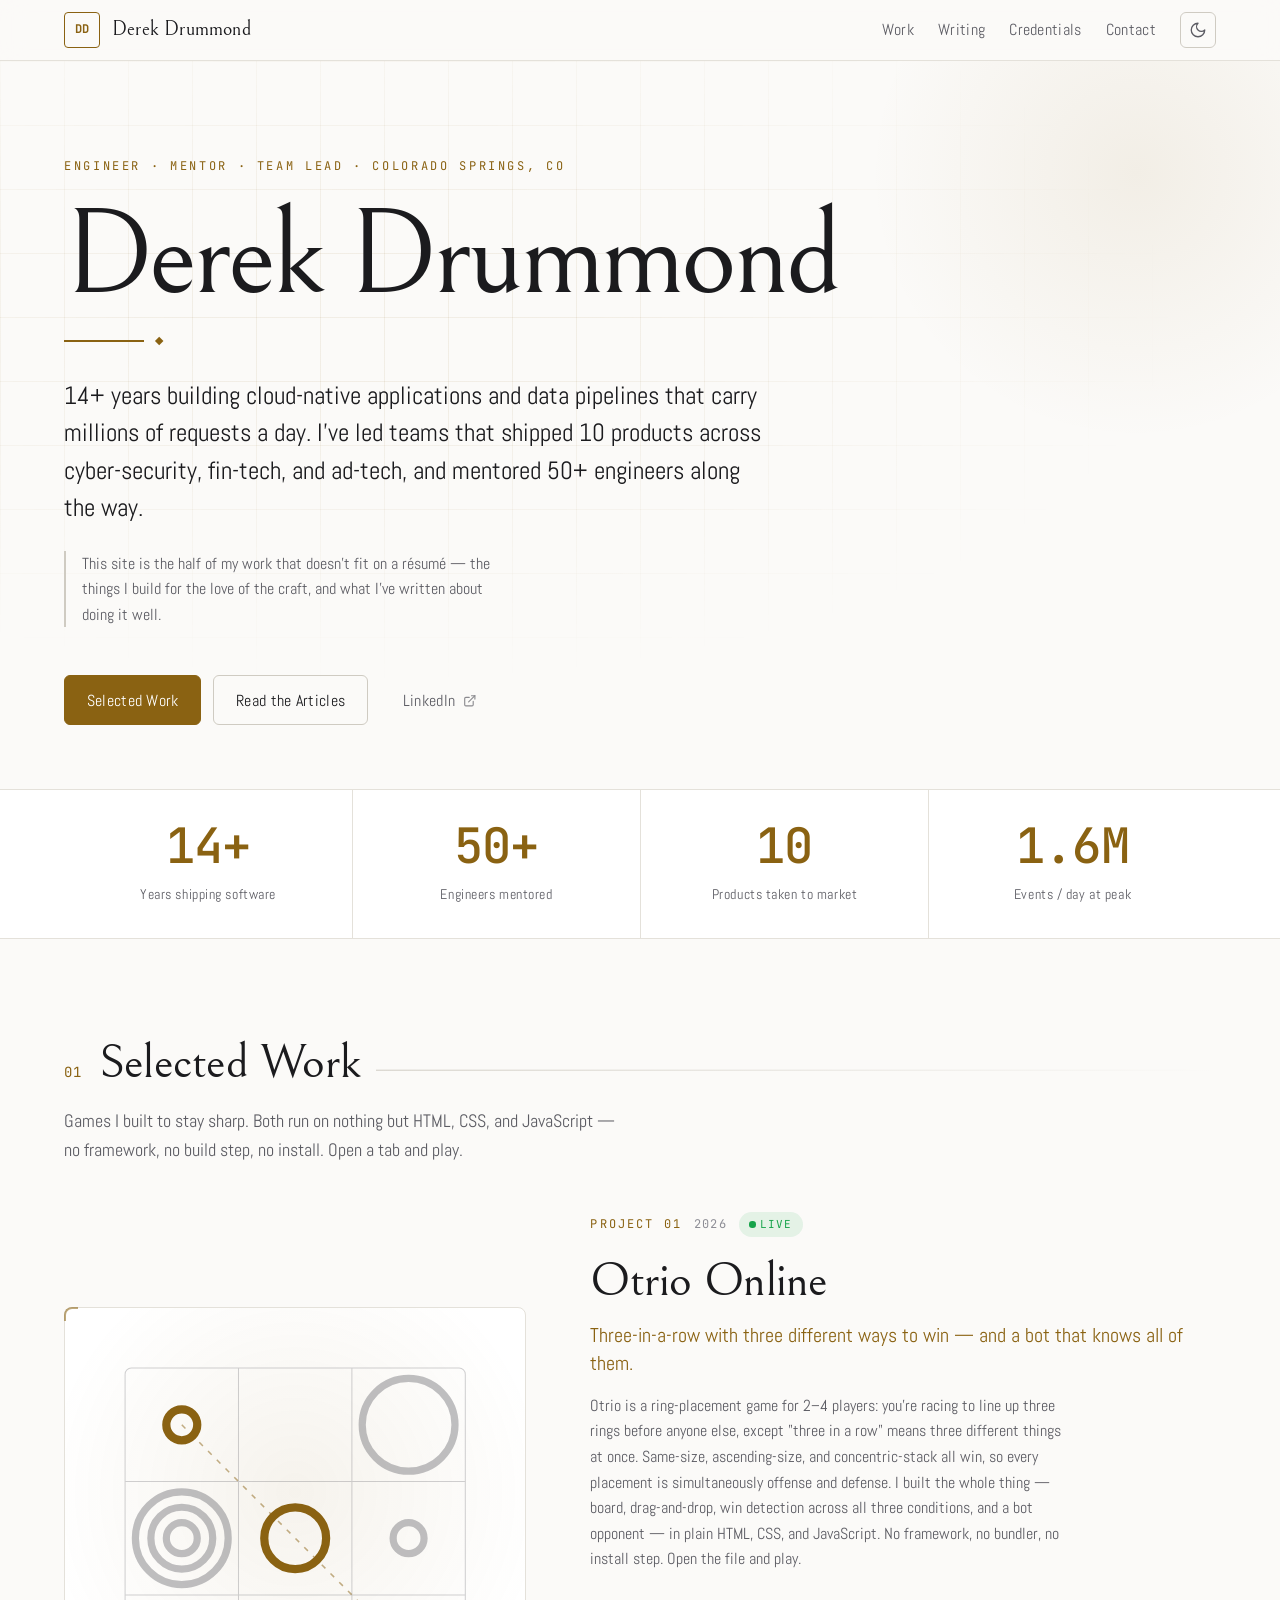
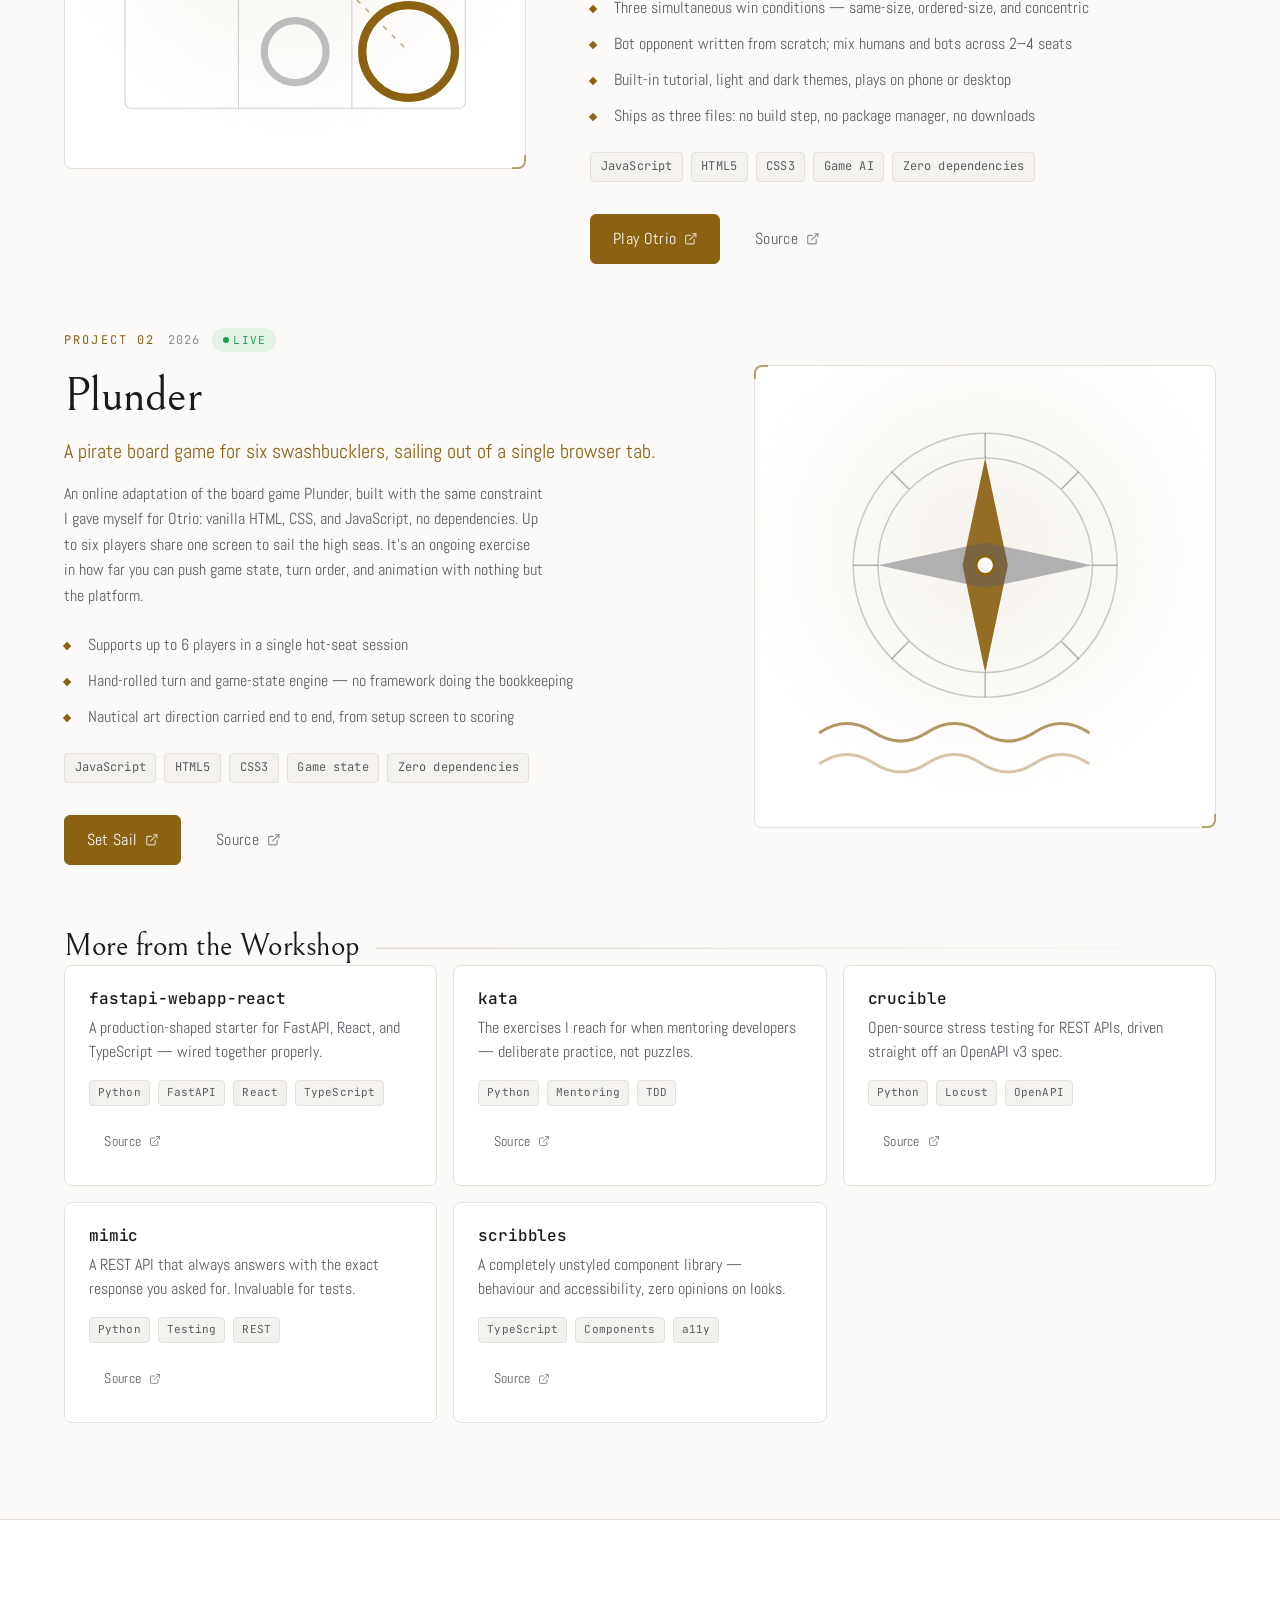
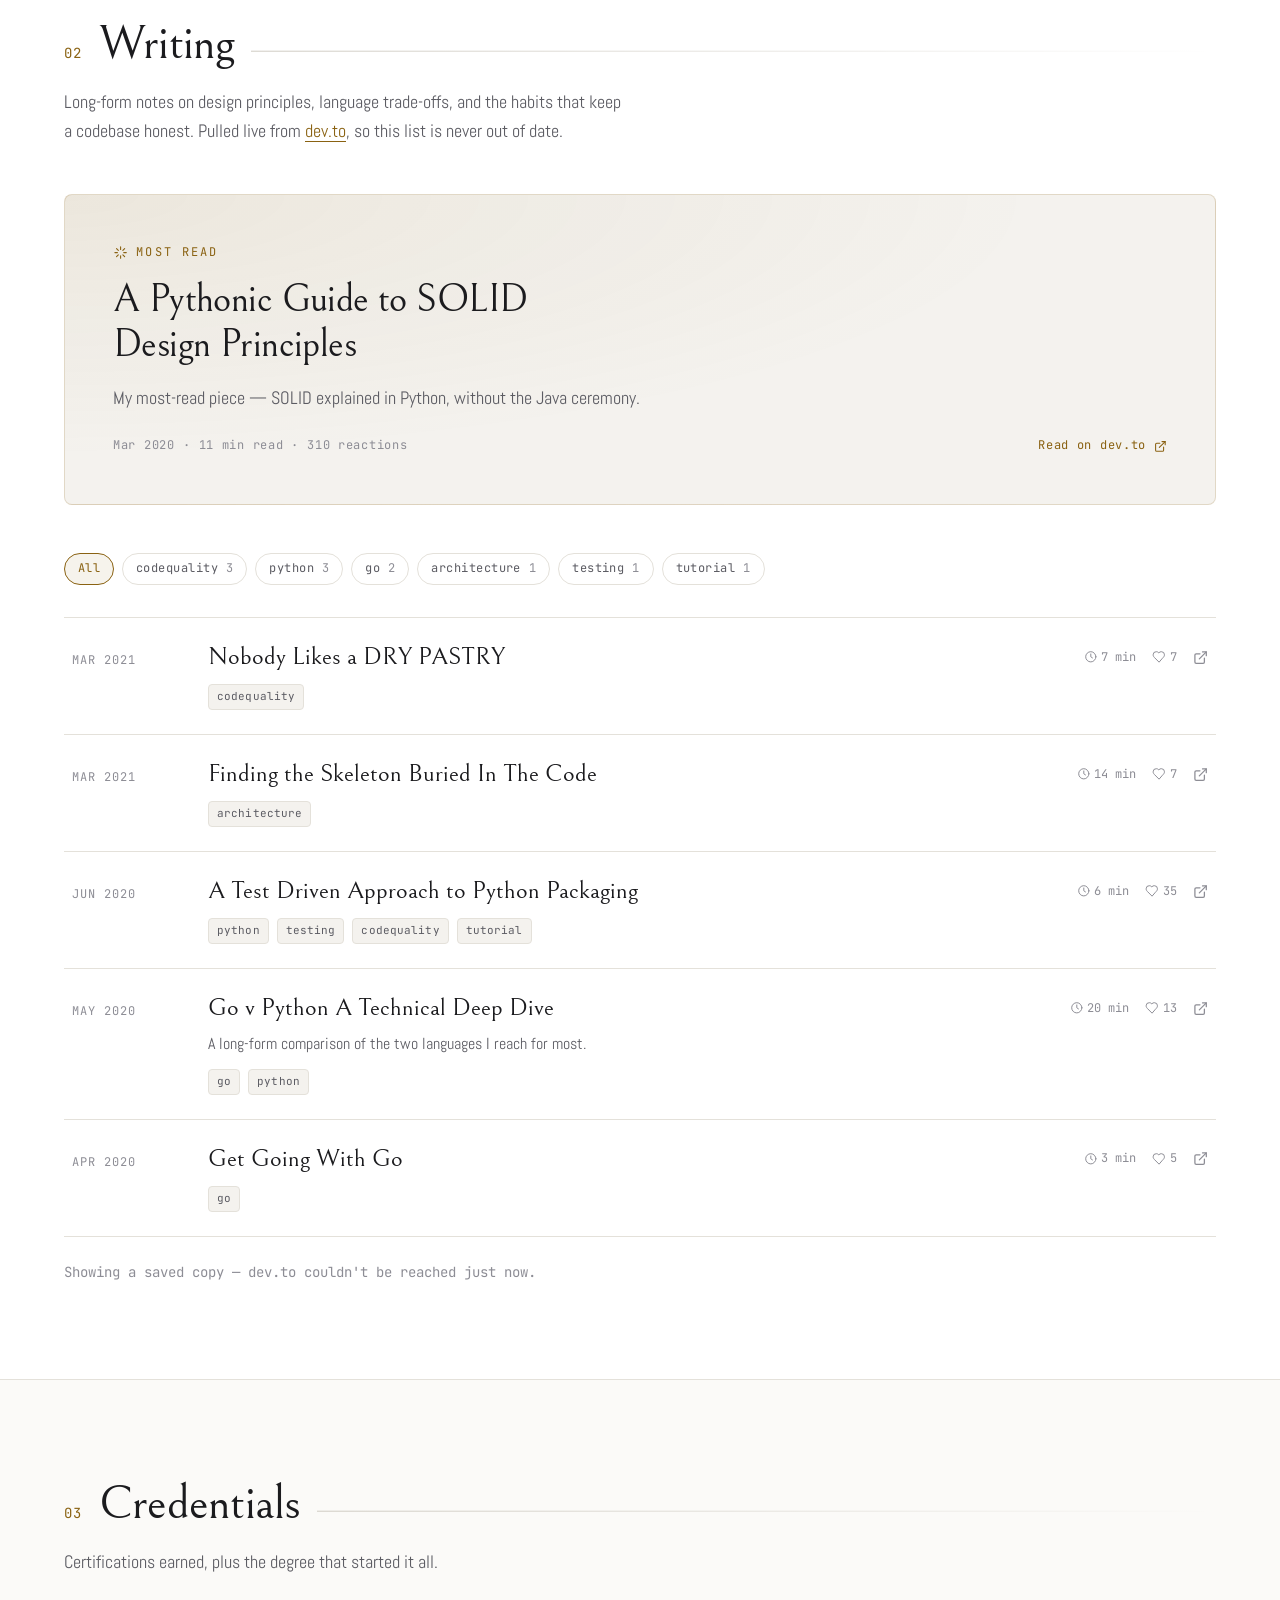
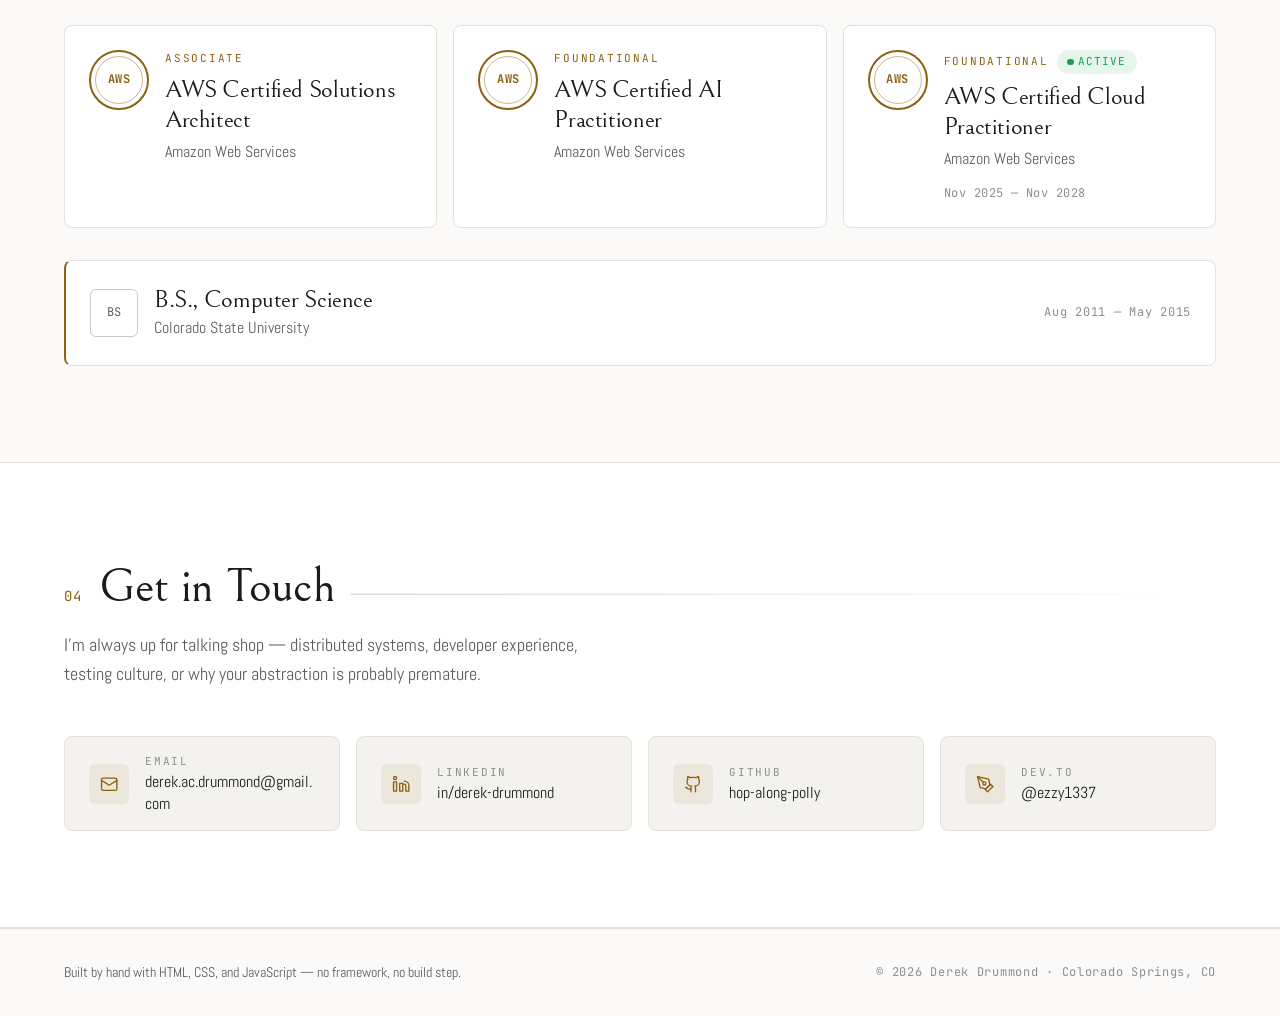
==== index.html @ e3e02956 "Add portfolio site A static portfolio supplementing the resume: Otrio Online, Plunder, technical wri" ====
<!DOCTYPE html>
<html lang="en" data-theme="dark">
<head>
<meta charset="utf-8">
<meta name="viewport" content="width=device-width, initial-scale=1">

<title>Derek Drummond — Software Engineer</title>
<meta name="description" content="Portfolio of Derek Drummond, a software engineer with 14+ years building cloud-native applications and data pipelines. Browser games, technical writing, and AWS certifications.">
<meta name="author" content="Derek Drummond">

<meta property="og:type" content="website">
<meta property="og:title" content="Derek Drummond — Software Engineer">
<meta property="og:description" content="Browser games built without a framework, articles on the craft of software, and AWS certifications. The half of my work that doesn't fit on a résumé.">
<meta property="og:url" content="https://hop-along-polly.github.io/">
<meta name="twitter:card" content="summary">

<link rel="icon" href="assets/favicon.svg" type="image/svg+xml">
<link rel="canonical" href="https://hop-along-polly.github.io/">

<link rel="preconnect" href="https://fonts.googleapis.com">
<link rel="preconnect" href="https://fonts.gstatic.com" crossorigin>
<link rel="preconnect" href="https://dev.to" crossorigin>
<link href="https://fonts.googleapis.com/css2?family=Abel&family=Bellefair&family=JetBrains+Mono:wght@400;500;700&display=swap" rel="stylesheet">

<link rel="stylesheet" href="css/tokens.css">
<link rel="stylesheet" href="css/style.css">

<script>
  /* Resolve the theme before first paint so the page never flashes the
     wrong surface. Explicit choice wins; otherwise follow the OS. */
  (function () {
    try {
      var saved = localStorage.getItem("theme");
      var prefersLight = window.matchMedia("(prefers-color-scheme: light)").matches;
      document.documentElement.setAttribute(
        "data-theme",
        saved || (prefersLight ? "light" : "dark")
      );
    } catch (e) { /* private mode — the dark default in the markup stands */ }
  })();
</script>
</head>

<body>
<a class="skip-link" href="#main">Skip to content</a>

<header class="site-header" id="top">
  <div class="site-header__inner">
    <a class="brand" href="#top">
      <span class="brand__mark" aria-hidden="true">DD</span>
      <span class="brand__name">Derek Drummond</span>
    </a>

    <nav class="site-nav" aria-label="Sections">
      <a href="#work">Work</a>
      <a href="#writing">Writing</a>
      <a href="#credentials">Credentials</a>
      <a href="#contact">Contact</a>
    </nav>

    <button class="theme-toggle" id="theme-toggle" type="button"
            aria-label="Switch to light theme">
      <span class="theme-toggle__icon" data-icon="sun"></span>
      <span class="theme-toggle__icon" data-icon="moon"></span>
    </button>
  </div>
</header>

<main id="main">

  <!-- ==================================================================== -->
  <!-- Hero                                                                 -->
  <!-- ==================================================================== -->
  <section class="hero">
    <div class="hero__grid" aria-hidden="true"></div>
    <div class="hero__orb" aria-hidden="true"></div>

    <div class="wrap hero__inner">
      <p class="hero__kicker" id="hero-kicker"></p>
      <h1 class="hero__name">Derek Drummond</h1>
      <div class="hero__rule" aria-hidden="true"><span></span><i></i></div>
      <p class="hero__lede" id="hero-lede"></p>
      <p class="hero__note" id="hero-note"></p>

      <div class="hero__actions">
        <a class="btn btn--primary" href="#work">Selected Work</a>
        <a class="btn" href="#writing">Read the Articles</a>
        <a class="btn btn--ghost" href="https://www.linkedin.com/in/derek-drummond/"
           target="_blank" rel="noopener noreferrer">
          LinkedIn <span class="btn__ext" data-icon="external"></span>
        </a>
      </div>
    </div>
  </section>

  <!-- ==================================================================== -->
  <!-- Stat strip                                                           -->
  <!-- ==================================================================== -->
  <section class="stats" aria-label="Career at a glance">
    <div class="wrap">
      <dl class="stats__list" id="stats-list"></dl>
    </div>
  </section>

  <!-- ==================================================================== -->
  <!-- Work                                                                 -->
  <!-- ==================================================================== -->
  <section class="section" id="work">
    <div class="wrap">
      <header class="section-head">
        <span class="section-head__num">01</span>
        <h2 class="section-head__title">Selected Work</h2>
        <span class="section-head__rule" aria-hidden="true"></span>
      </header>
      <p class="section-head__blurb">
        Games I built to stay sharp. Both run on nothing but HTML, CSS, and
        JavaScript — no framework, no build step, no install. Open a tab and play.
      </p>

      <div class="featured" id="featured-projects"></div>

      <header class="section-head section-head--sub">
        <h3 class="section-head__title section-head__title--sm">More from the Workshop</h3>
        <span class="section-head__rule" aria-hidden="true"></span>
      </header>
      <div class="cards" id="more-projects"></div>
    </div>
  </section>

  <!-- ==================================================================== -->
  <!-- Writing                                                              -->
  <!-- ==================================================================== -->
  <section class="section section--alt" id="writing">
    <div class="wrap">
      <header class="section-head">
        <span class="section-head__num">02</span>
        <h2 class="section-head__title">Writing</h2>
        <span class="section-head__rule" aria-hidden="true"></span>
      </header>
      <p class="section-head__blurb">
        Long-form notes on design principles, language trade-offs, and the
        habits that keep a codebase honest. Pulled live from
        <a href="https://dev.to/ezzy1337" target="_blank" rel="noopener noreferrer">dev.to</a>,
        so this list is never out of date.
      </p>

      <div class="feature-article" id="feature-article"></div>

      <div class="filters" id="article-filters" role="group" aria-label="Filter articles by topic"></div>

      <ol class="ledger" id="article-list">
        <li class="ledger__loading" id="article-loading">
          <span class="ledger__spinner" aria-hidden="true"></span>
          Fetching the latest from dev.to…
        </li>
      </ol>

      <p class="ledger__empty" id="article-empty" hidden>
        No articles match that topic.
      </p>
      <p class="notice" id="article-notice" hidden></p>
    </div>
  </section>

  <!-- ==================================================================== -->
  <!-- Credentials                                                          -->
  <!-- ==================================================================== -->
  <section class="section" id="credentials">
    <div class="wrap">
      <header class="section-head">
        <span class="section-head__num">03</span>
        <h2 class="section-head__title">Credentials</h2>
        <span class="section-head__rule" aria-hidden="true"></span>
      </header>
      <p class="section-head__blurb">
        Certifications earned, plus the degree that started it all.
      </p>

      <div class="certs" id="certs-list"></div>

      <div class="education">
        <div class="education__mark" aria-hidden="true">BS</div>
        <div>
          <h3 class="education__degree">B.S., Computer Science</h3>
          <p class="education__school">Colorado State University</p>
        </div>
        <p class="education__dates">Aug 2011 — May 2015</p>
      </div>
    </div>
  </section>

  <!-- ==================================================================== -->
  <!-- Contact                                                              -->
  <!-- ==================================================================== -->
  <section class="section section--alt" id="contact">
    <div class="wrap">
      <header class="section-head">
        <span class="section-head__num">04</span>
        <h2 class="section-head__title">Get in Touch</h2>
        <span class="section-head__rule" aria-hidden="true"></span>
      </header>
      <p class="section-head__blurb" id="contact-blurb"></p>

      <div class="contact" id="contact-links"></div>
    </div>
  </section>

</main>

<footer class="site-footer">
  <div class="wrap site-footer__inner">
    <p class="site-footer__note">
      Built by hand with HTML, CSS, and JavaScript — no framework, no build step.
    </p>
    <p class="site-footer__meta">
      <span id="footer-year"></span> · Colorado Springs, CO
    </p>
  </div>
</footer>

<script src="data/site.js"></script>
<script src="data/projects.js"></script>
<script src="data/certifications.js"></script>
<script src="data/articles.js"></script>
<script src="js/motifs.js"></script>
<script src="js/main.js"></script>
</body>
</html>
---- css/tokens.css ----
/* ==========================================================================
   Design Tokens
   --------------------------------------------------------------------------
   Personal brand for Derek Drummond. Shares its DNA with the Code Scribes
   style guide -- same craftsman posture, same type families, same 4px spacing
   base and Major Third type scale -- but carries its own accent identity:

     Code Scribes  ->  Scribe Teal   #1B8996   (the studio)
     This site     ->  Brass         #C89434   (the person)

   Brass reads as workshop tooling and quill-gold rather than corporate teal,
   and every pairing below is verified against WCAG 2.1 AA.
   ========================================================================== */

:root {
  /* ---- Type families ---------------------------------------------------- */
  --font-heading: "Bellefair", Georgia, "Times New Roman", serif;
  --font-body: "Abel", "Helvetica Neue", Arial, sans-serif;
  --font-mono: "JetBrains Mono", "Fira Code", Consolas, monospace;

  /* ---- Type scale (Major Third, 1.250) ---------------------------------- */
  --text-xs: 0.75rem;     /* 12px */
  --text-sm: 0.875rem;    /* 14px */
  --text-base: 1rem;      /* 16px */
  --text-lg: 1.125rem;    /* 18px */
  --text-xl: 1.25rem;     /* 20px */
  --text-2xl: 1.563rem;   /* 25px */
  --text-3xl: 1.953rem;   /* 31px */
  --text-4xl: 2.441rem;   /* 39px */
  --text-5xl: 3.052rem;   /* 49px */
  --text-6xl: 3.815rem;   /* 61px */

  /* ---- Spacing (4px base) ----------------------------------------------- */
  --space-1: 0.25rem;
  --space-2: 0.5rem;
  --space-3: 0.75rem;
  --space-4: 1rem;
  --space-6: 1.5rem;
  --space-8: 2rem;
  --space-12: 3rem;
  --space-16: 4rem;
  --space-24: 6rem;

  /* ---- Geometry --------------------------------------------------------- */
  --radius-sm: 0.25rem;
  --radius-md: 0.375rem;
  --radius-lg: 0.5rem;
  --radius-full: 9999px;
  --container: 1200px;
  --hairline: 1px;

  /* ---- Motion ----------------------------------------------------------- */
  --ease: cubic-bezier(0.22, 0.61, 0.36, 1);
  --dur-fast: 120ms;
  --dur: 220ms;
  --dur-slow: 420ms;
}

/* ==========================================================================
   Dark theme -- the default surface. "Light rises, dark recedes": elevation
   is communicated by surface lightness, not by shadow.
   ========================================================================== */

:root,
:root[data-theme="dark"] {
  color-scheme: dark;

  --ground: #0a0a0c;        /* page background            */
  --surface-1: #131316;     /* cards, header              */
  --surface-2: #1c1c20;     /* nested / hover             */
  --surface-3: #28282e;     /* active / selected          */

  --fg: #f1f1f2;            /* 17.5:1 on ground           */
  --fg-muted: #9b9ba3;      /*  7.2:1 on ground           */
  --fg-faint: #6b6b73;      /* decorative only            */

  --border: #232328;
  --border-strong: #33333a;

  --accent: #e3b15a;        /* 10.1:1 on ground -- text, links, rules   */
  --accent-hi: #f1c87c;     /* hover: lighter, toward the light         */
  --accent-solid: #c89434;  /* button fill, pairs with --accent-ink     */
  --accent-ink: #0a0a0c;    /*  7.3:1 on accent-solid                   */
  --accent-tint: rgba(227, 177, 90, 0.1);
  --accent-tint-strong: rgba(227, 177, 90, 0.22);

  --success: #4ade80;
  --success-tint: rgba(74, 222, 128, 0.1);

  --shadow-sm: 0 1px 2px 0 rgb(0 0 0 / 0.4);
  --shadow: 0 1px 3px 0 rgb(0 0 0 / 0.5), 0 1px 2px -1px rgb(0 0 0 / 0.5);
  --shadow-md: 0 4px 6px -1px rgb(0 0 0 / 0.6), 0 2px 4px -2px rgb(0 0 0 / 0.6);
  --shadow-lg: 0 10px 15px -3px rgb(0 0 0 / 0.7), 0 4px 6px -4px rgb(0 0 0 / 0.7);

  /* Blueprint grid behind the hero */
  --grid-line: rgba(227, 177, 90, 0.07);
}

/* ==========================================================================
   Light theme -- a separate design surface, not an inversion. Brass darkens
   to #8a6212 so it clears 4.5:1 on paper-white.
   ========================================================================== */

:root[data-theme="light"] {
  color-scheme: light;

  --ground: #fbfaf8;        /* warm paper, nodding at parchment */
  --surface-1: #ffffff;
  --surface-2: #f4f2ee;
  --surface-3: #e7e4dd;

  --fg: #1b1b1e;            /* 16.5:1 on ground */
  --fg-muted: #5c5c63;      /*  6.4:1 on ground */
  --fg-faint: #8d8d95;

  --border: #e4e1da;
  --border-strong: #cfcbc2;

  --accent: #8a6212;        /*  5.3:1 on ground */
  --accent-hi: #6d4c0c;     /* hover: darker, toward the ink */
  --accent-solid: #8a6212;
  --accent-ink: #ffffff;    /*  5.5:1 on accent-solid */
  --accent-tint: rgba(138, 98, 18, 0.08);
  --accent-tint-strong: rgba(138, 98, 18, 0.18);

  --success: #16a34a;
  --success-tint: rgba(22, 163, 74, 0.1);

  --shadow-sm: 0 1px 2px 0 rgb(0 0 0 / 0.04);
  --shadow: 0 1px 3px 0 rgb(0 0 0 / 0.08), 0 1px 2px -1px rgb(0 0 0 / 0.08);
  --shadow-md: 0 4px 6px -1px rgb(0 0 0 / 0.08), 0 2px 4px -2px rgb(0 0 0 / 0.08);
  --shadow-lg: 0 10px 15px -3px rgb(0 0 0 / 0.08), 0 4px 6px -4px rgb(0 0 0 / 0.08);

  --grid-line: rgba(138, 98, 18, 0.08);
}
---- css/style.css ----
/* ==========================================================================
   style.css
   --------------------------------------------------------------------------
   Layout and components. All colour, type, and spacing values come from
   css/tokens.css — nothing here hard-codes a hex value.

   Design posture: a craftsman's ledger. Monospace numbering, hairline brass
   rules, generous vertical rhythm, artwork rendered as line drawings rather
   than screenshots. Elegance through restraint and spacing, not decoration.
   ========================================================================== */

/* ==========================================================================
   1. Reset & base
   ========================================================================== */

*,
*::before,
*::after { box-sizing: border-box; }

* { margin: 0; }

html {
  scroll-behavior: smooth;
  scroll-padding-top: 5.5rem;
  -webkit-text-size-adjust: 100%;
}

body {
  background: var(--ground);
  color: var(--fg);
  font-family: var(--font-body);
  font-size: var(--text-lg);
  line-height: 1.6;
  -webkit-font-smoothing: antialiased;
  text-rendering: optimizeLegibility;
  overflow-x: hidden;
}

h1, h2, h3, h4 {
  font-family: var(--font-heading);
  font-weight: 400;
  line-height: 1.15;
  letter-spacing: -0.015em;
}

a { color: var(--accent); text-decoration-thickness: 1px; text-underline-offset: 0.2em; }
a:hover { color: var(--accent-hi); }

img, svg { display: block; max-width: 100%; }
ul, ol { list-style: none; padding: 0; }
button { font: inherit; color: inherit; }

:focus-visible {
  outline: 2px solid var(--accent);
  outline-offset: 3px;
  border-radius: var(--radius-sm);
}

.wrap {
  width: 100%;
  max-width: var(--container);
  margin-inline: auto;
  padding-inline: var(--space-6);
}

.skip-link {
  position: absolute;
  left: var(--space-4);
  top: -4rem;
  z-index: 100;
  padding: var(--space-3) var(--space-4);
  background: var(--accent-solid);
  color: var(--accent-ink);
  font-family: var(--font-mono);
  font-size: var(--text-sm);
  border-radius: var(--radius-md);
  text-decoration: none;
  transition: top var(--dur) var(--ease);
}
.skip-link:focus { top: var(--space-4); color: var(--accent-ink); }

/* ==========================================================================
   2. Reveal on scroll
   ========================================================================== */

.reveal {
  opacity: 0;
  transform: translateY(18px);
  transition:
    opacity var(--dur-slow) var(--ease) var(--reveal-delay, 0ms),
    transform var(--dur-slow) var(--ease) var(--reveal-delay, 0ms);
}
.reveal.is-visible { opacity: 1; transform: none; }

@media (prefers-reduced-motion: reduce) {
  html { scroll-behavior: auto; }
  .reveal { opacity: 1; transform: none; transition: none; }
  *, *::before, *::after {
    animation-duration: 0.01ms !important;
    animation-iteration-count: 1 !important;
    transition-duration: 0.01ms !important;
  }
}

/* ==========================================================================
   3. Header
   ========================================================================== */

.site-header {
  position: sticky;
  top: 0;
  z-index: 50;
  background: var(--ground); /* fallback where color-mix is unsupported */
  background: color-mix(in srgb, var(--ground) 86%, transparent);
  backdrop-filter: blur(12px);
  -webkit-backdrop-filter: blur(12px);
  border-bottom: var(--hairline) solid var(--border);
}

.site-header__inner {
  max-width: var(--container);
  margin-inline: auto;
  padding: var(--space-3) var(--space-6);
  display: flex;
  align-items: center;
  gap: var(--space-6);
}

.brand {
  display: inline-flex;
  align-items: center;
  gap: var(--space-3);
  color: var(--fg);
  text-decoration: none;
  flex-shrink: 0;
}

.brand__mark {
  display: grid;
  place-items: center;
  width: 2.25rem;
  height: 2.25rem;
  border: var(--hairline) solid var(--accent);
  border-radius: var(--radius-sm);
  color: var(--accent);
  font-family: var(--font-mono);
  font-size: var(--text-xs);
  font-weight: 700;
  letter-spacing: 0.04em;
  transition: background var(--dur) var(--ease), color var(--dur) var(--ease);
}
.brand:hover .brand__mark { background: var(--accent-solid); color: var(--accent-ink); border-color: var(--accent-solid); }

.brand__name {
  font-family: var(--font-heading);
  font-size: var(--text-xl);
  letter-spacing: 0.01em;
}

.site-nav {
  margin-left: auto;
  display: flex;
  gap: var(--space-6);
  overflow-x: auto;
  scrollbar-width: none;
}
.site-nav::-webkit-scrollbar { display: none; }

.site-nav a {
  position: relative;
  color: var(--fg-muted);
  text-decoration: none;
  font-size: var(--text-base);
  letter-spacing: 0.02em;
  white-space: nowrap;
  padding-block: var(--space-1);
  transition: color var(--dur) var(--ease);
}
.site-nav a::after {
  content: "";
  position: absolute;
  left: 0;
  bottom: 0;
  width: 100%;
  height: 1px;
  background: var(--accent);
  transform: scaleX(0);
  transform-origin: left;
  transition: transform var(--dur) var(--ease);
}
.site-nav a:hover,
.site-nav a.is-current { color: var(--accent); }
.site-nav a:hover::after,
.site-nav a.is-current::after { transform: scaleX(1); }

.theme-toggle {
  flex-shrink: 0;
  display: grid;
  place-items: center;
  width: 2.25rem;
  height: 2.25rem;
  background: transparent;
  border: var(--hairline) solid var(--border-strong);
  border-radius: var(--radius-md);
  color: var(--fg-muted);
  cursor: pointer;
  transition: color var(--dur) var(--ease), border-color var(--dur) var(--ease);
}
.theme-toggle:hover { color: var(--accent); border-color: var(--accent); }
.theme-toggle__icon { display: contents; }
.theme-toggle svg { width: 1.125rem; height: 1.125rem; }

[data-theme="dark"] .theme-toggle__icon[data-icon="moon"] { display: none; }
[data-theme="light"] .theme-toggle__icon[data-icon="sun"] { display: none; }

@media (max-width: 42rem) {
  .brand__name { display: none; }
  .site-header__inner { gap: var(--space-4); padding-inline: var(--space-4); }
  .site-nav { gap: var(--space-4); }
  .site-nav a { font-size: var(--text-sm); }
}

/* ==========================================================================
   4. Hero
   ========================================================================== */

.hero {
  position: relative;
  isolation: isolate;
  padding-block: clamp(var(--space-16), 12vw, var(--space-24)) var(--space-16);
  overflow: hidden;
}

/* Blueprint grid, masked so it dissolves toward the edges. */
.hero__grid {
  position: absolute;
  inset: 0;
  z-index: -2;
  background-image:
    linear-gradient(to right, var(--grid-line) var(--hairline), transparent var(--hairline)),
    linear-gradient(to bottom, var(--grid-line) var(--hairline), transparent var(--hairline));
  background-size: 64px 64px;
  -webkit-mask-image: radial-gradient(ellipse 80% 65% at 30% 35%, #000 20%, transparent 78%);
  mask-image: radial-gradient(ellipse 80% 65% at 30% 35%, #000 20%, transparent 78%);
}

/* A single floating brass orb — the one flourish, borrowed from the logo. */
.hero__orb {
  position: absolute;
  z-index: -1;
  top: -12rem;
  right: -10rem;
  width: 38rem;
  height: 38rem;
  border-radius: 50%;
  background: radial-gradient(circle, var(--accent-tint) 0%, transparent 62%);
  pointer-events: none;
}

.hero__kicker {
  font-family: var(--font-mono);
  font-size: var(--text-xs);
  text-transform: uppercase;
  letter-spacing: 0.22em;
  color: var(--accent);
  margin-bottom: var(--space-6);
}

.hero__name {
  font-size: clamp(var(--text-5xl), 11vw, 7.5rem);
  line-height: 0.95;
  letter-spacing: -0.03em;
}

.hero__rule {
  display: flex;
  align-items: center;
  gap: var(--space-3);
  margin-block: var(--space-6) var(--space-8);
}
.hero__rule span {
  display: block;
  width: 5rem;
  height: 2px;
  background: var(--accent);
}
.hero__rule i {
  display: block;
  width: 0.4rem;
  height: 0.4rem;
  background: var(--accent);
  transform: rotate(45deg);
}

.hero__lede {
  max-width: 54ch;
  font-size: clamp(var(--text-lg), 2.2vw, var(--text-2xl));
  line-height: 1.5;
  color: var(--fg);
}

.hero__note {
  max-width: 54ch;
  margin-top: var(--space-6);
  padding-left: var(--space-4);
  border-left: 2px solid var(--border-strong);
  color: var(--fg-muted);
  font-size: var(--text-base);
}

.hero__actions {
  display: flex;
  flex-wrap: wrap;
  gap: var(--space-3);
  margin-top: var(--space-12);
}

/* ==========================================================================
   5. Buttons, chips, pills
   ========================================================================== */

.btn {
  display: inline-flex;
  align-items: center;
  gap: var(--space-2);
  padding: 0.7rem 1.35rem;
  min-height: 2.75rem;
  border: var(--hairline) solid var(--border-strong);
  border-radius: var(--radius-md);
  background: transparent;
  color: var(--fg);
  font-size: var(--text-base);
  letter-spacing: 0.02em;
  text-decoration: none;
  cursor: pointer;
  transition:
    background var(--dur) var(--ease),
    border-color var(--dur) var(--ease),
    color var(--dur) var(--ease),
    transform var(--dur-fast) var(--ease);
}
.btn:hover { border-color: var(--accent); color: var(--accent); transform: translateY(-1px); }
.btn:active { transform: none; }

.btn--primary {
  background: var(--accent-solid);
  border-color: var(--accent-solid);
  color: var(--accent-ink);
  font-weight: 500;
}
.btn--primary:hover {
  background: var(--accent-hi);
  border-color: var(--accent-hi);
  color: var(--accent-ink);
}

/* Padding matches the other variants so buttons stay aligned when they wrap. */
.btn--ghost { border-color: transparent; color: var(--fg-muted); }
.btn--ghost:hover { border-color: var(--border-strong); color: var(--accent); }

.btn__ext { display: inline-flex; }
.btn__ext svg { width: 0.85em; height: 0.85em; opacity: 0.7; }

.chips { display: flex; flex-wrap: wrap; gap: var(--space-2); }

.chip {
  padding: 0.28rem 0.6rem;
  border: var(--hairline) solid var(--border);
  border-radius: var(--radius-sm);
  background: var(--surface-2);
  color: var(--fg-muted);
  font-family: var(--font-mono);
  font-size: var(--text-xs);
  letter-spacing: 0.01em;
  white-space: nowrap;
}
.chips--sm .chip, .chips--xs .chip { font-size: 0.6875rem; padding: 0.2rem 0.5rem; }

.pill {
  display: inline-flex;
  align-items: center;
  gap: var(--space-1);
  padding: 0.15rem 0.6rem;
  border-radius: var(--radius-full);
  border: var(--hairline) solid var(--border-strong);
  color: var(--fg-muted);
  font-family: var(--font-mono);
  font-size: 0.6875rem;
  text-transform: uppercase;
  letter-spacing: 0.1em;
}
.pill--live, .pill--active {
  border-color: transparent;
  background: var(--success-tint);
  color: var(--success);
}
.pill--live::before, .pill--active::before {
  content: "";
  width: 0.4rem;
  height: 0.4rem;
  border-radius: 50%;
  background: currentColor;
}

/* ==========================================================================
   6. Stats strip
   ========================================================================== */

.stats {
  border-block: var(--hairline) solid var(--border);
  background: var(--surface-1);
}

.stats__list {
  display: grid;
  grid-template-columns: repeat(4, 1fr);
}

.stat {
  padding: var(--space-8) var(--space-4);
  text-align: center;
  border-left: var(--hairline) solid var(--border);
}
.stat:first-child { border-left: 0; }

.stat__value {
  font-family: var(--font-mono);
  font-size: clamp(var(--text-3xl), 4.5vw, var(--text-5xl));
  font-weight: 500;
  line-height: 1;
  color: var(--accent);
  letter-spacing: -0.02em;
}

.stat__label {
  margin-top: var(--space-3);
  font-size: var(--text-sm);
  color: var(--fg-muted);
  letter-spacing: 0.04em;
}

@media (max-width: 48rem) {
  .stats__list { grid-template-columns: repeat(2, 1fr); }
  .stat:nth-child(3) { border-left: 0; }
  .stat:nth-child(n + 3) { border-top: var(--hairline) solid var(--border); }
}

/* ==========================================================================
   7. Sections
   ========================================================================== */

.section { padding-block: clamp(var(--space-16), 9vw, var(--space-24)); }
.section--alt {
  background: var(--surface-1);
  border-block: var(--hairline) solid var(--border);
}

.section-head {
  display: flex;
  align-items: baseline;
  gap: var(--space-4);
}
.section-head--sub { margin-top: var(--space-16); }

.section-head__num {
  font-family: var(--font-mono);
  font-size: var(--text-sm);
  color: var(--accent);
  letter-spacing: 0.1em;
  flex-shrink: 0;
}

.section-head__title {
  font-size: clamp(var(--text-3xl), 5vw, var(--text-5xl));
  flex-shrink: 0;
}
.section-head__title--sm { font-size: clamp(var(--text-2xl), 3.4vw, var(--text-3xl)); }

.section-head__rule {
  flex: 1;
  height: var(--hairline);
  background: linear-gradient(to right, var(--border-strong), transparent);
  translate: 0 -0.35em;
}

.section-head__blurb {
  max-width: 62ch;
  margin-top: var(--space-4);
  margin-bottom: var(--space-12);
  color: var(--fg-muted);
  font-size: var(--text-lg);
}
.section-head--sub + .section-head__blurb { margin-bottom: var(--space-8); }

/* ==========================================================================
   8. Featured projects
   ========================================================================== */

.featured { display: grid; gap: var(--space-16); }

.project {
  display: grid;
  grid-template-columns: minmax(0, 0.85fr) minmax(0, 1.15fr);
  gap: clamp(var(--space-8), 5vw, var(--space-16));
  align-items: center;
}
/* Alternate the artwork side so the page reads with a rhythm. The column
   widths flip with it, so the artwork keeps the narrower column either way. */
.project:nth-child(even) { grid-template-columns: minmax(0, 1.15fr) minmax(0, 0.85fr); }
.project:nth-child(even) .project__art { order: 2; }

.project__art {
  position: relative;
  padding: var(--space-6);
  border: var(--hairline) solid var(--border);
  border-radius: var(--radius-lg);
  background:
    radial-gradient(circle at 50% 40%, var(--accent-tint), transparent 70%),
    var(--surface-1);
  color: var(--fg-muted);
  transition: border-color var(--dur) var(--ease);
}
.project:hover .project__art { border-color: var(--accent-tint-strong); }

/* Corner registration marks — a surveyor's touch. */
.project__art::before,
.project__art::after {
  content: "";
  position: absolute;
  width: 14px;
  height: 14px;
  border: 2px solid var(--accent);
  opacity: 0.55;
}
.project__art::before { top: -1px; left: -1px; border-right: 0; border-bottom: 0; border-top-left-radius: var(--radius-lg); }
.project__art::after { bottom: -1px; right: -1px; border-left: 0; border-top: 0; border-bottom-right-radius: var(--radius-lg); }

.project__art-inner svg { width: 100%; height: auto; }
.project__art-inner img { width: 100%; border-radius: var(--radius-md); }

.project__kicker {
  display: flex;
  align-items: center;
  flex-wrap: wrap;
  gap: var(--space-3);
  margin-bottom: var(--space-4);
}

.project__num {
  font-family: var(--font-mono);
  font-size: var(--text-xs);
  text-transform: uppercase;
  letter-spacing: 0.18em;
  color: var(--accent);
}
.project__year {
  font-family: var(--font-mono);
  font-size: var(--text-xs);
  color: var(--fg-faint);
  letter-spacing: 0.1em;
}

.project__name {
  font-size: clamp(var(--text-3xl), 4.5vw, var(--text-5xl));
  margin-bottom: var(--space-3);
}

.project__tagline {
  font-size: var(--text-xl);
  color: var(--accent);
  margin-bottom: var(--space-4);
  line-height: 1.4;
}

.project__desc {
  color: var(--fg-muted);
  font-size: var(--text-base);
  max-width: 60ch;
}

.project__highlights {
  margin-block: var(--space-6);
  display: grid;
  gap: var(--space-3);
}
.project__highlights li {
  position: relative;
  padding-left: var(--space-6);
  color: var(--fg-muted);
  font-size: var(--text-base);
  line-height: 1.5;
}
.project__highlights li::before {
  content: "";
  position: absolute;
  left: 0;
  top: 0.62em;
  width: 0.38rem;
  height: 0.38rem;
  background: var(--accent);
  transform: rotate(45deg);
}

.project__actions {
  display: flex;
  flex-wrap: wrap;
  gap: var(--space-3);
  margin-top: var(--space-8);
}
.project .chips { margin-top: var(--space-6); }

@media (max-width: 56rem) {
  .project,
  .project:nth-child(even) { grid-template-columns: 1fr; gap: var(--space-8); }
  .project:nth-child(even) .project__art { order: 0; }
  .project__art { max-width: 28rem; }
}

/* ==========================================================================
   9. Compact project cards
   ========================================================================== */

.cards {
  display: grid;
  /* 19rem keeps this at three columns on a desktop container, so an odd
     number of cards wraps to a balanced row rather than a lone orphan. */
  grid-template-columns: repeat(auto-fill, minmax(19rem, 1fr));
  gap: var(--space-4);
}

.card {
  position: relative;
  display: flex;
  flex-direction: column;
  padding: var(--space-6);
  border: var(--hairline) solid var(--border);
  border-radius: var(--radius-lg);
  background: var(--surface-1);
  overflow: hidden;
  transition: border-color var(--dur) var(--ease), transform var(--dur) var(--ease);
}
/* A brass rule that draws itself across the top on hover. */
.card::before {
  content: "";
  position: absolute;
  inset: 0 auto auto 0;
  width: 100%;
  height: 2px;
  background: var(--accent);
  transform: scaleX(0);
  transform-origin: left;
  transition: transform var(--dur-slow) var(--ease);
}
.card:hover { border-color: var(--border-strong); transform: translateY(-3px); }
.card:hover::before { transform: scaleX(1); }

.card__name {
  font-family: var(--font-mono);
  font-size: var(--text-base);
  font-weight: 500;
  letter-spacing: -0.01em;
  color: var(--fg);
  margin-bottom: var(--space-2);
}

.card__tagline {
  flex: 1;
  color: var(--fg-muted);
  font-size: var(--text-base);
  line-height: 1.5;
  margin-bottom: var(--space-4);
}

.card__actions { margin-top: var(--space-4); }
.card__actions .btn { padding: 0.45rem 0.9rem; min-height: 0; font-size: var(--text-sm); }

/* ==========================================================================
   10. Writing — feature card, filters, ledger
   ========================================================================== */

.feature {
  display: block;
  position: relative;
  padding: clamp(var(--space-6), 4vw, var(--space-12));
  margin-bottom: var(--space-12);
  border: var(--hairline) solid var(--accent-tint-strong);
  border-radius: var(--radius-lg);
  background:
    radial-gradient(ellipse at 0% 0%, var(--accent-tint), transparent 60%),
    var(--surface-2);
  text-decoration: none;
  color: inherit;
  transition: border-color var(--dur) var(--ease), transform var(--dur) var(--ease);
}
.feature:hover { border-color: var(--accent); transform: translateY(-2px); color: inherit; }

.feature__kicker {
  display: flex;
  align-items: center;
  gap: var(--space-2);
  font-family: var(--font-mono);
  font-size: var(--text-xs);
  text-transform: uppercase;
  letter-spacing: 0.18em;
  color: var(--accent);
  margin-bottom: var(--space-4);
}
.feature__spark { display: inline-flex; }
.feature__spark svg { width: 0.95rem; height: 0.95rem; }

.feature__title {
  font-size: clamp(var(--text-2xl), 4vw, var(--text-4xl));
  max-width: 24ch;
  margin-bottom: var(--space-4);
}
.feature:hover .feature__title { color: var(--accent); }

.feature__excerpt {
  max-width: 62ch;
  color: var(--fg-muted);
  font-size: var(--text-lg);
}

.feature__meta {
  display: flex;
  flex-wrap: wrap;
  align-items: center;
  gap: var(--space-2);
  margin-top: var(--space-6);
  font-family: var(--font-mono);
  font-size: var(--text-xs);
  letter-spacing: 0.06em;
  color: var(--fg-faint);
}
.feature__cta {
  display: inline-flex;
  align-items: center;
  gap: var(--space-2);
  margin-left: auto;
  color: var(--accent);
}
.feature__cta svg { width: 0.8rem; height: 0.8rem; }

.filters {
  display: flex;
  flex-wrap: wrap;
  gap: var(--space-2);
  margin-bottom: var(--space-8);
}

.filter {
  display: inline-flex;
  align-items: center;
  gap: var(--space-2);
  padding: 0.35rem 0.8rem;
  border: var(--hairline) solid var(--border);
  border-radius: var(--radius-full);
  background: transparent;
  color: var(--fg-muted);
  font-family: var(--font-mono);
  font-size: var(--text-xs);
  letter-spacing: 0.04em;
  cursor: pointer;
  transition: color var(--dur) var(--ease), border-color var(--dur) var(--ease), background var(--dur) var(--ease);
}
.filter:hover { color: var(--accent); border-color: var(--accent); }
.filter.is-active {
  background: var(--accent-tint);
  border-color: var(--accent);
  color: var(--accent);
}
.filter__count { color: var(--fg-faint); }
.filter.is-active .filter__count { color: inherit; opacity: 0.7; }

.ledger { border-top: var(--hairline) solid var(--border); }
.ledger__row { border-bottom: var(--hairline) solid var(--border); }

.ledger__link {
  display: grid;
  grid-template-columns: 7rem minmax(0, 1fr) auto;
  align-items: baseline;
  gap: var(--space-6);
  padding: var(--space-6) var(--space-2);
  text-decoration: none;
  color: inherit;
  transition: background var(--dur) var(--ease), padding-inline var(--dur) var(--ease);
}
.ledger__link:hover {
  background: var(--surface-2);
  padding-inline: var(--space-4);
  color: inherit;
}

.ledger__date {
  font-family: var(--font-mono);
  font-size: var(--text-xs);
  letter-spacing: 0.08em;
  color: var(--fg-faint);
  text-transform: uppercase;
  white-space: nowrap;
}
.ledger__link:hover .ledger__date { color: var(--accent); }

.ledger__main { display: block; }

.ledger__title {
  display: block;
  font-family: var(--font-heading);
  font-size: var(--text-2xl);
  line-height: 1.2;
  transition: color var(--dur) var(--ease);
}
.ledger__link:hover .ledger__title { color: var(--accent); }

.ledger__note {
  display: block;
  margin-top: var(--space-2);
  color: var(--fg-muted);
  font-size: var(--text-base);
  max-width: 60ch;
}

.ledger__main .chips { margin-top: var(--space-3); }

.ledger__meta {
  display: flex;
  align-items: center;
  gap: var(--space-4);
  font-family: var(--font-mono);
  font-size: var(--text-xs);
  color: var(--fg-faint);
  white-space: nowrap;
}
.ledger__stat { display: inline-flex; align-items: center; gap: var(--space-1); }
.ledger__stat svg { width: 0.85rem; height: 0.85rem; }

.ledger__arrow { display: inline-flex; color: var(--fg-faint); transition: color var(--dur) var(--ease), transform var(--dur) var(--ease); }
.ledger__arrow svg { width: 0.95rem; height: 0.95rem; }
.ledger__link:hover .ledger__arrow { color: var(--accent); transform: translate(2px, -2px); }

.ledger__loading {
  display: flex;
  align-items: center;
  gap: var(--space-3);
  padding: var(--space-8) var(--space-2);
  color: var(--fg-muted);
  font-family: var(--font-mono);
  font-size: var(--text-sm);
}
.ledger__spinner {
  width: 0.9rem;
  height: 0.9rem;
  border: 2px solid var(--border-strong);
  border-top-color: var(--accent);
  border-radius: 50%;
  animation: spin 700ms linear infinite;
}
@keyframes spin { to { transform: rotate(360deg); } }

.ledger__empty, .notice {
  margin-top: var(--space-6);
  color: var(--fg-muted);
  font-family: var(--font-mono);
  font-size: var(--text-sm);
}
.notice { color: var(--fg-faint); }

@media (max-width: 48rem) {
  .ledger__link { grid-template-columns: 1fr; gap: var(--space-3); padding-block: var(--space-6); }
  .ledger__meta { justify-content: flex-start; }
  .feature__cta { margin-left: 0; width: 100%; }
}

/* ==========================================================================
   11. Credentials
   ========================================================================== */

.certs {
  display: grid;
  grid-template-columns: repeat(auto-fit, minmax(19rem, 1fr));
  gap: var(--space-4);
}

.cert {
  display: flex;
  gap: var(--space-4);
  padding: var(--space-6);
  border: var(--hairline) solid var(--border);
  border-radius: var(--radius-lg);
  background: var(--surface-1);
  transition: border-color var(--dur) var(--ease), transform var(--dur) var(--ease);
}
.cert:hover { border-color: var(--accent-tint-strong); transform: translateY(-3px); }

/* The seal: a brass double-ring, notched like a wax stamp. */
.cert__seal {
  flex-shrink: 0;
  position: relative;
  display: grid;
  place-items: center;
  width: 3.75rem;
  height: 3.75rem;
  border: 2px solid var(--accent);
  border-radius: 50%;
  color: var(--accent);
}
.cert__seal::before {
  content: "";
  position: absolute;
  inset: 4px;
  border: var(--hairline) solid var(--accent);
  border-radius: 50%;
  opacity: 0.45;
}
.cert__seal-text {
  font-family: var(--font-mono);
  font-size: var(--text-xs);
  font-weight: 700;
  letter-spacing: 0.04em;
}

.cert__body { min-width: 0; }

.cert__top {
  display: flex;
  flex-wrap: wrap;
  align-items: center;
  gap: var(--space-2);
  margin-bottom: var(--space-2);
}

.cert__level {
  font-family: var(--font-mono);
  font-size: 0.6875rem;
  text-transform: uppercase;
  letter-spacing: 0.16em;
  color: var(--accent);
}

.cert__name {
  font-size: var(--text-2xl);
  line-height: 1.2;
  margin-bottom: var(--space-1);
}

.cert__issuer { color: var(--fg-muted); font-size: var(--text-base); }

.cert__dates {
  margin-top: var(--space-3);
  font-family: var(--font-mono);
  font-size: var(--text-xs);
  letter-spacing: 0.04em;
  color: var(--fg-faint);
}

.cert__verify {
  display: inline-flex;
  align-items: center;
  gap: var(--space-2);
  margin-top: var(--space-3);
  font-family: var(--font-mono);
  font-size: var(--text-xs);
  text-decoration: none;
}
.cert__verify:hover { text-decoration: underline; }

.education {
  display: flex;
  align-items: center;
  gap: var(--space-4);
  margin-top: var(--space-8);
  padding: var(--space-6);
  border: var(--hairline) solid var(--border);
  border-left: 2px solid var(--accent);
  border-radius: var(--radius-lg);
  background: var(--surface-1);
}

.education__mark {
  flex-shrink: 0;
  display: grid;
  place-items: center;
  width: 3rem;
  height: 3rem;
  border: var(--hairline) solid var(--border-strong);
  border-radius: var(--radius-md);
  color: var(--fg-muted);
  font-family: var(--font-mono);
  font-size: var(--text-xs);
  letter-spacing: 0.04em;
}

.education__degree { font-size: var(--text-2xl); line-height: 1.2; }
.education__school { color: var(--fg-muted); font-size: var(--text-base); }

.education__dates {
  margin-left: auto;
  font-family: var(--font-mono);
  font-size: var(--text-xs);
  letter-spacing: 0.06em;
  color: var(--fg-faint);
  white-space: nowrap;
}

@media (max-width: 40rem) {
  .education { flex-wrap: wrap; }
  .education__dates { margin-left: 0; width: 100%; }
}

/* ==========================================================================
   12. Contact
   ========================================================================== */

.contact {
  display: grid;
  grid-template-columns: repeat(auto-fit, minmax(15rem, 1fr));
  gap: var(--space-4);
}

.contact-card {
  display: flex;
  align-items: center;
  gap: var(--space-4);
  padding: var(--space-4) var(--space-6);
  border: var(--hairline) solid var(--border);
  border-radius: var(--radius-lg);
  background: var(--surface-2);
  text-decoration: none;
  color: inherit;
  transition: border-color var(--dur) var(--ease), transform var(--dur) var(--ease);
}
.contact-card:hover { border-color: var(--accent); transform: translateY(-3px); color: inherit; }

.contact-card__icon {
  flex-shrink: 0;
  display: grid;
  place-items: center;
  width: 2.5rem;
  height: 2.5rem;
  border-radius: var(--radius-md);
  background: var(--accent-tint);
  color: var(--accent);
}
.contact-card__icon svg { width: 1.15rem; height: 1.15rem; }

.contact-card__body { display: block; min-width: 0; }

.contact-card__label {
  display: block;
  font-family: var(--font-mono);
  font-size: 0.6875rem;
  text-transform: uppercase;
  letter-spacing: 0.16em;
  color: var(--fg-faint);
}

.contact-card__value {
  display: block;
  font-size: var(--text-base);
  color: var(--fg);
  /* Wrap rather than truncate — a half-shown email address is useless. */
  overflow-wrap: anywhere;
  line-height: 1.35;
}
.contact-card:hover .contact-card__value { color: var(--accent); }

/* ==========================================================================
   13. Footer
   ========================================================================== */

.site-footer {
  border-top: var(--hairline) solid var(--border);
  padding-block: var(--space-8);
}

.site-footer__inner {
  display: flex;
  flex-wrap: wrap;
  align-items: center;
  justify-content: space-between;
  gap: var(--space-4);
}

.site-footer__note { color: var(--fg-muted); font-size: var(--text-sm); }

.site-footer__meta {
  font-family: var(--font-mono);
  font-size: var(--text-xs);
  letter-spacing: 0.06em;
  color: var(--fg-faint);
}
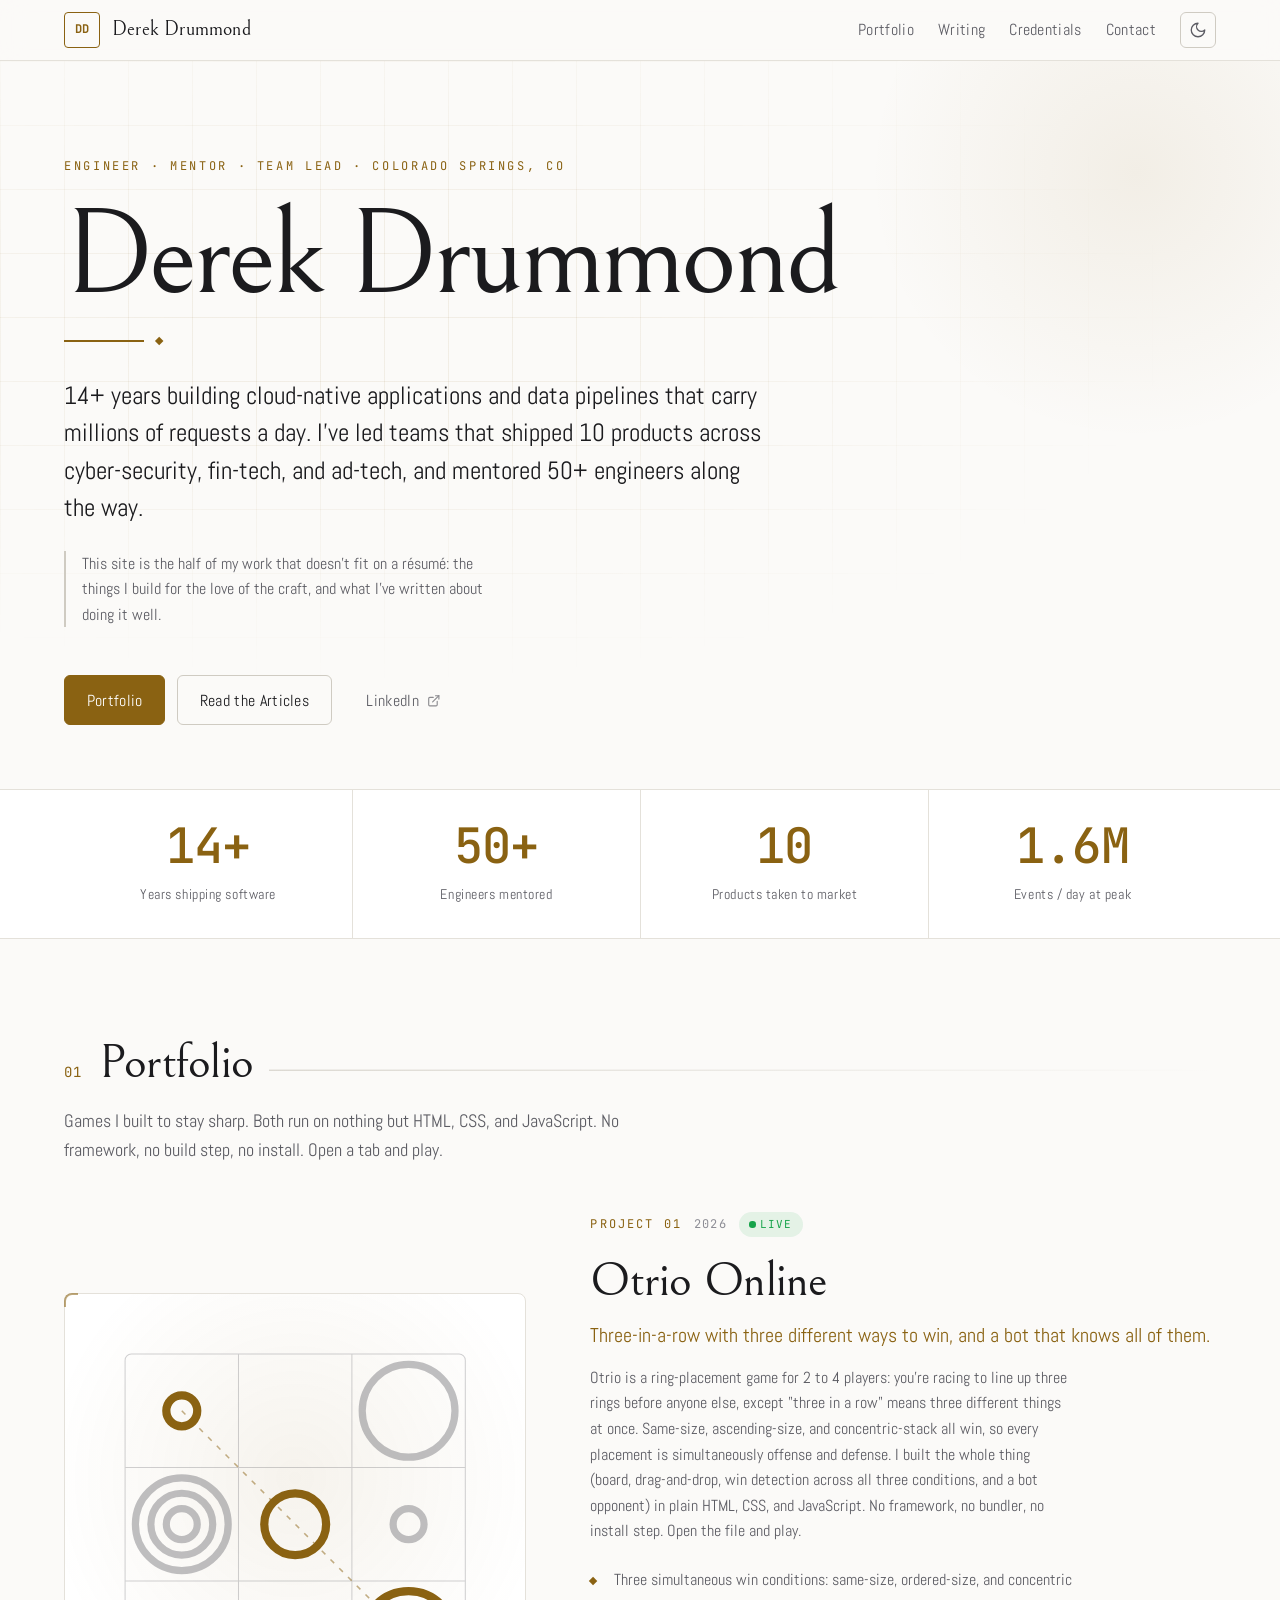
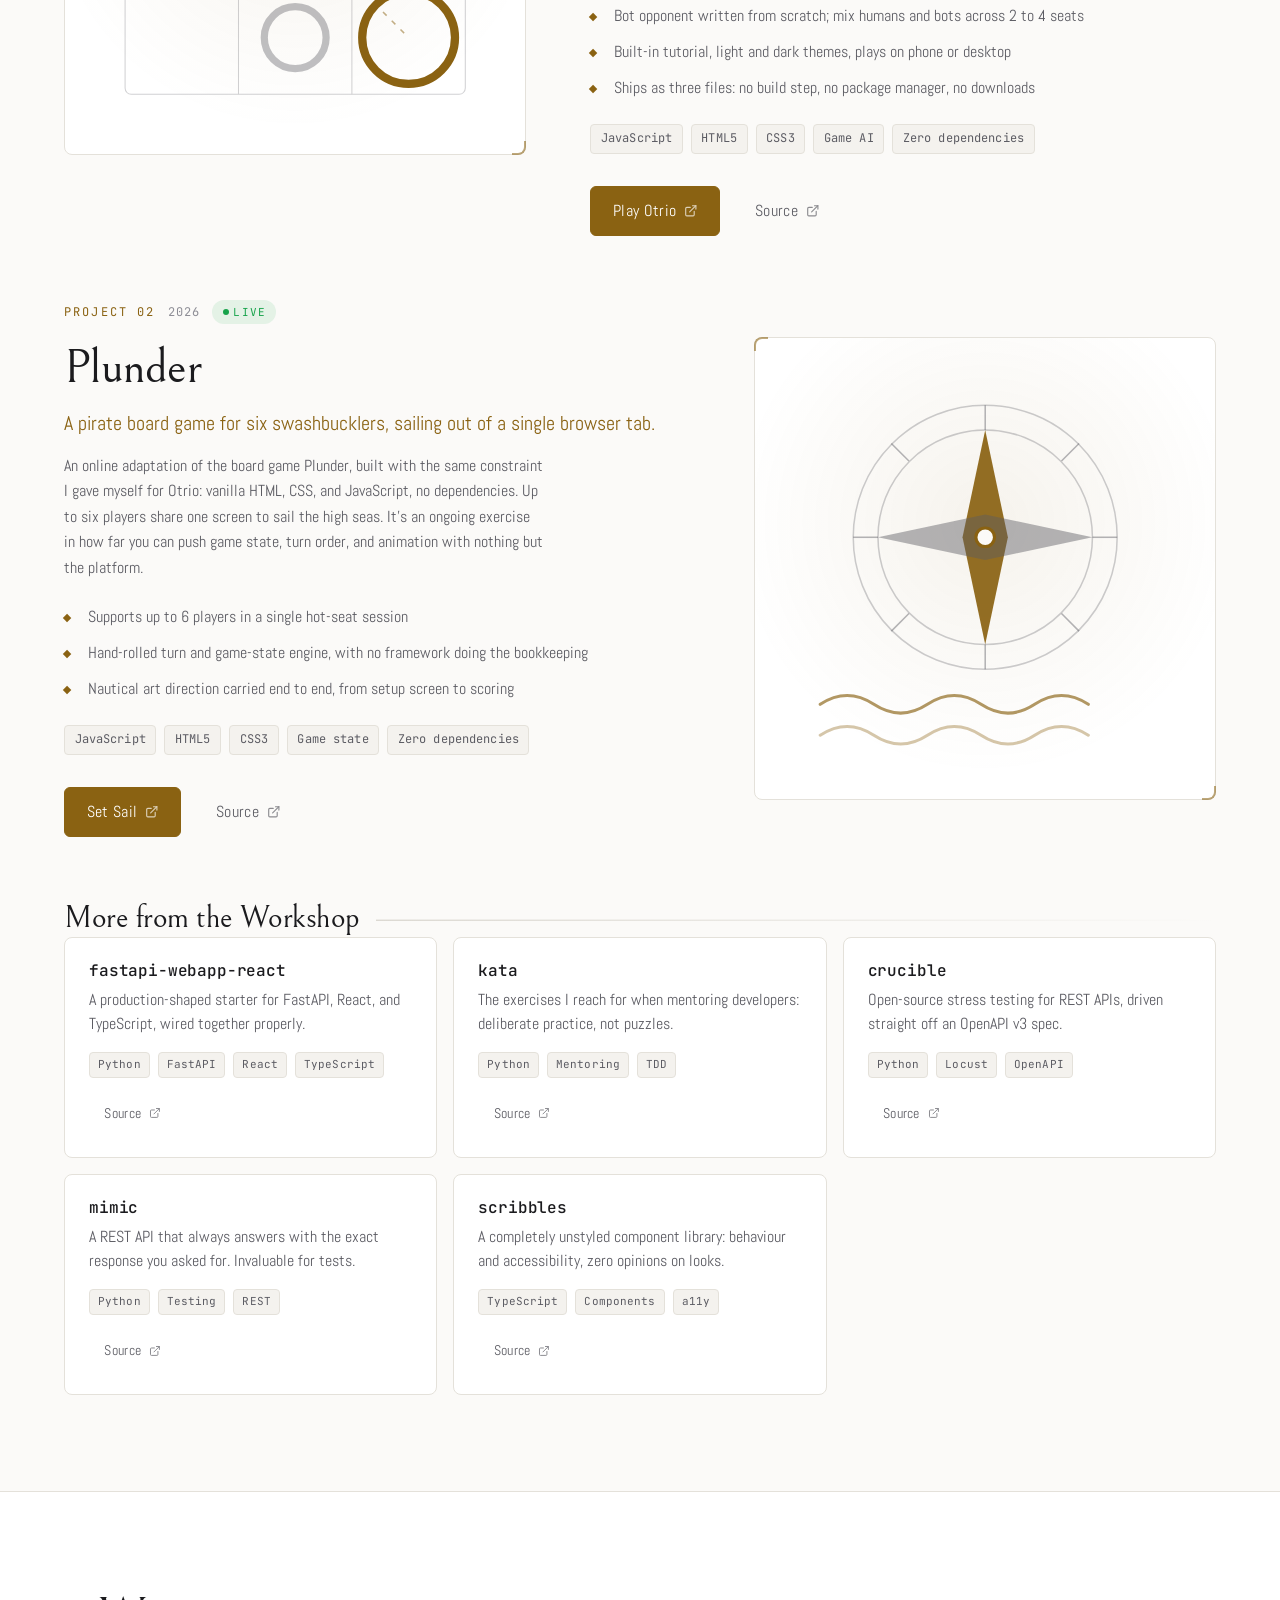
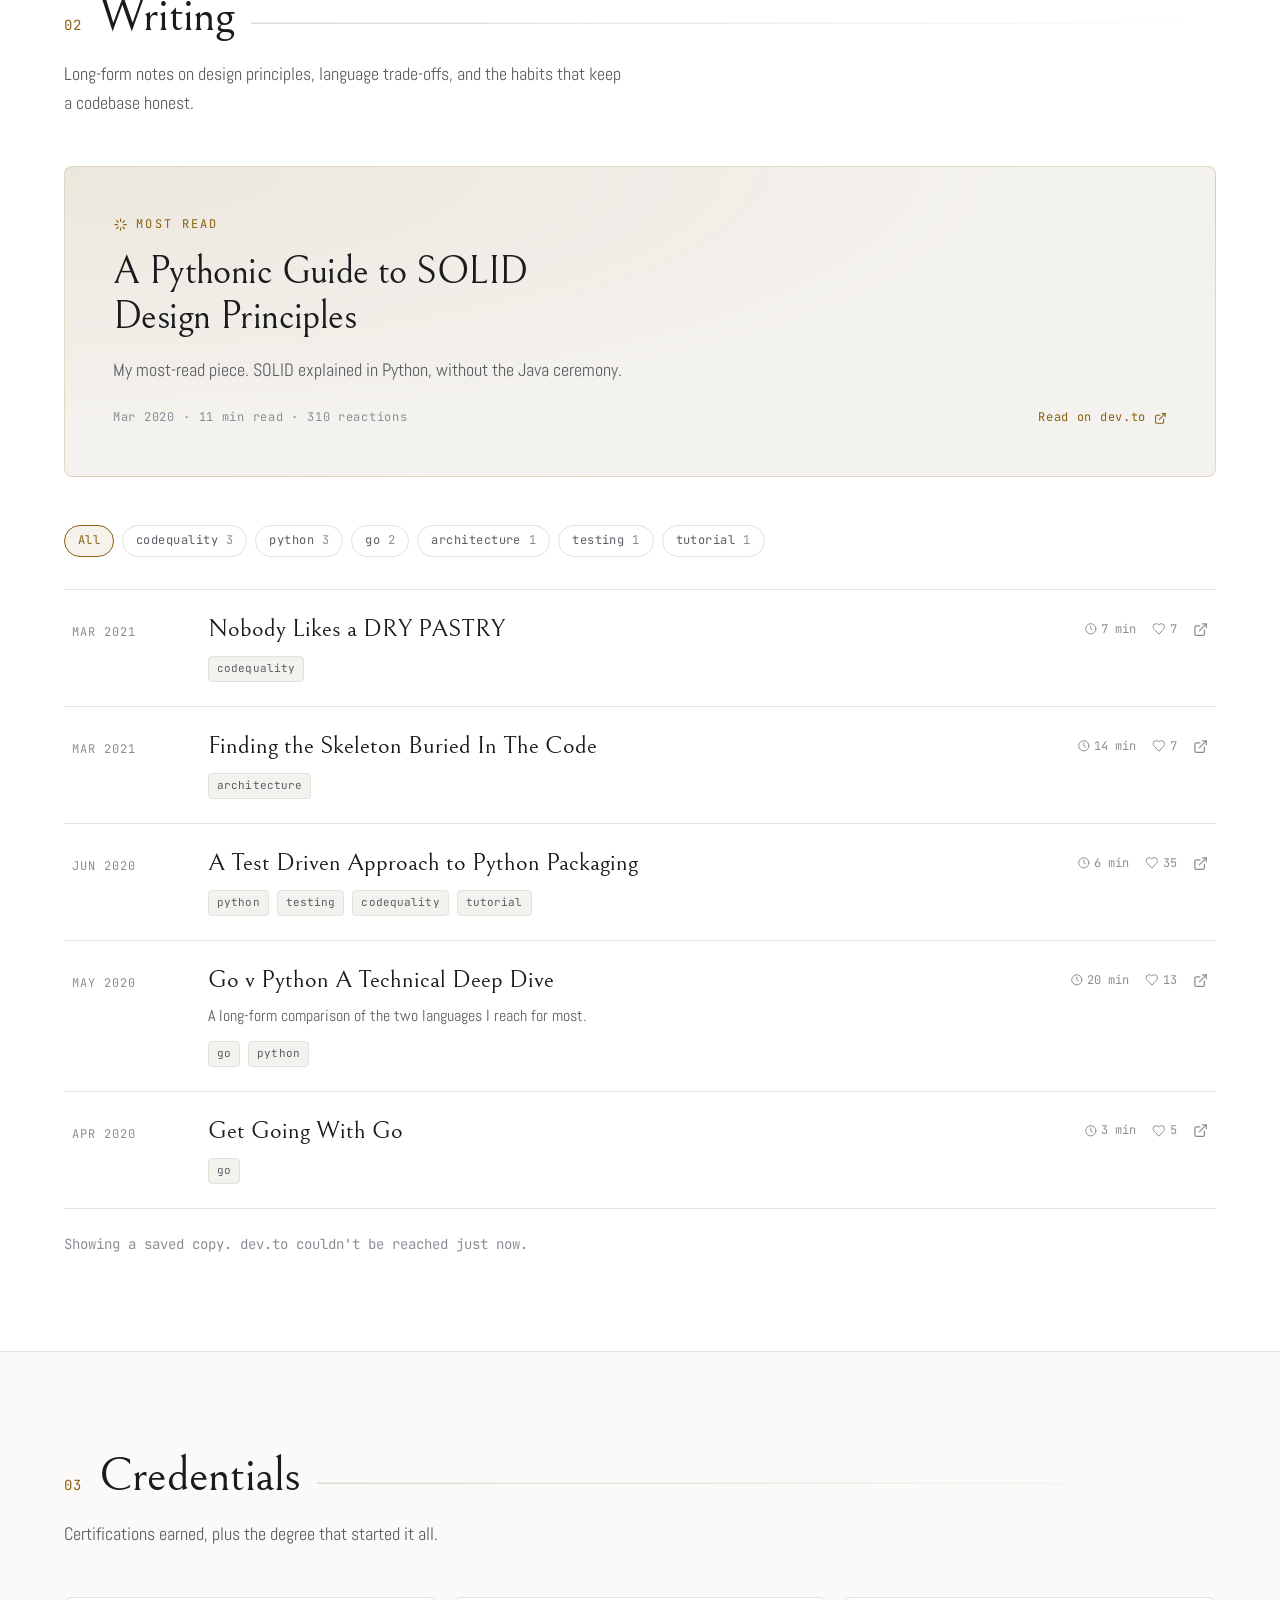
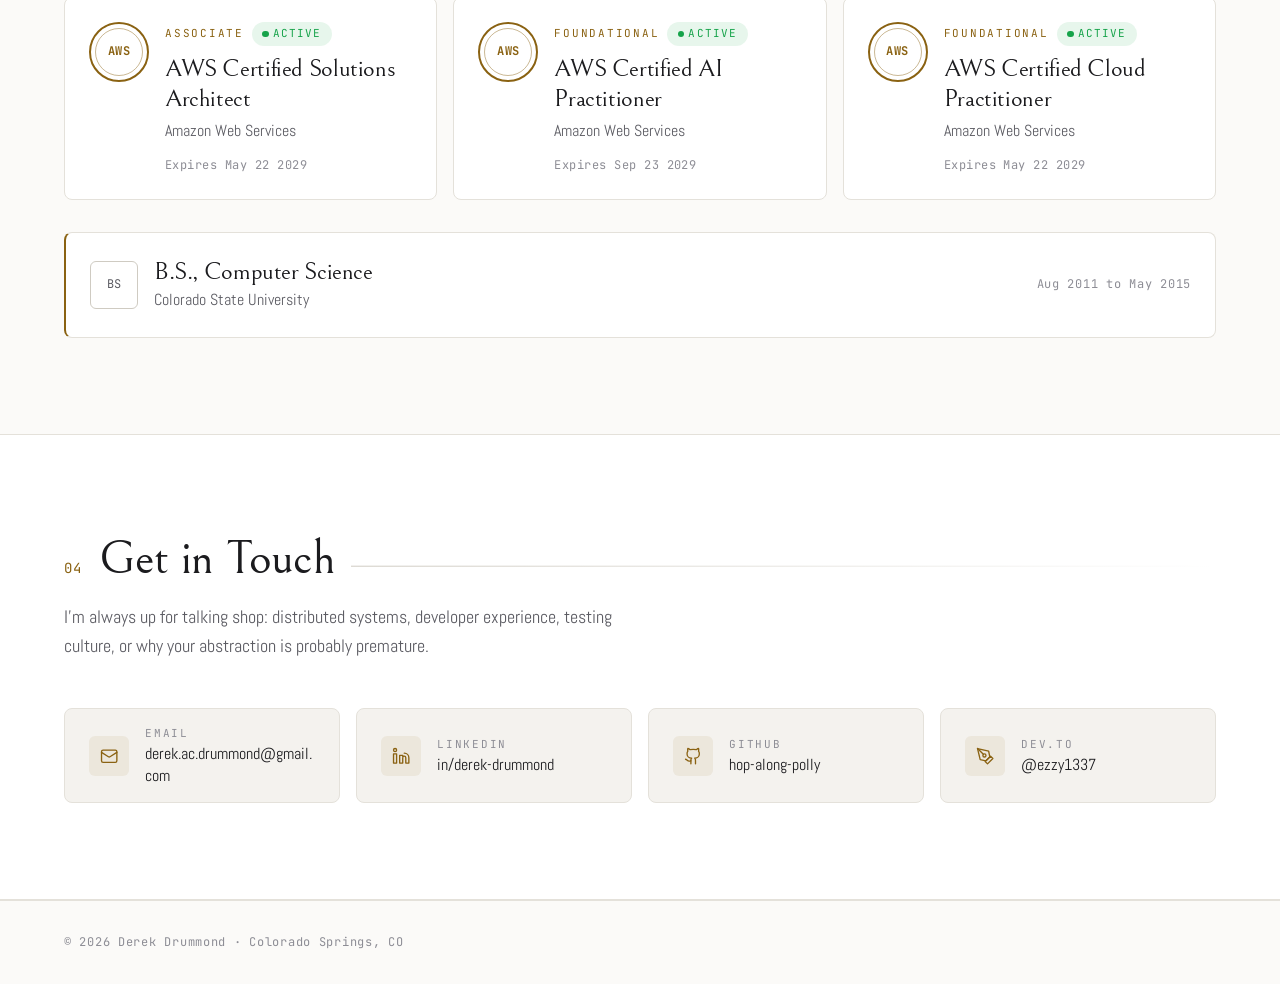
==== commit 2289bc93: "Revise copy, cert dates, and section naming Remove every em dash and en dash from copy, markup, and " ====
--- a/index.html
+++ b/index.html
@@ -4,12 +4,12 @@
 <meta charset="utf-8">
 <meta name="viewport" content="width=device-width, initial-scale=1">
 
-<title>Derek Drummond — Software Engineer</title>
+<title>Derek Drummond | Software Engineer</title>
 <meta name="description" content="Portfolio of Derek Drummond, a software engineer with 14+ years building cloud-native applications and data pipelines. Browser games, technical writing, and AWS certifications.">
 <meta name="author" content="Derek Drummond">
 
 <meta property="og:type" content="website">
-<meta property="og:title" content="Derek Drummond — Software Engineer">
+<meta property="og:title" content="Derek Drummond | Software Engineer">
 <meta property="og:description" content="Browser games built without a framework, articles on the craft of software, and AWS certifications. The half of my work that doesn't fit on a résumé.">
 <meta property="og:url" content="https://hop-along-polly.github.io/">
 <meta name="twitter:card" content="summary">
@@ -36,7 +36,7 @@
         "data-theme",
         saved || (prefersLight ? "light" : "dark")
       );
-    } catch (e) { /* private mode — the dark default in the markup stands */ }
+    } catch (e) { /* private mode, so the dark default in the markup stands */ }
   })();
 </script>
 </head>
@@ -52,7 +52,7 @@
     </a>
 
     <nav class="site-nav" aria-label="Sections">
-      <a href="#work">Work</a>
+      <a href="#work">Portfolio</a>
       <a href="#writing">Writing</a>
       <a href="#credentials">Credentials</a>
       <a href="#contact">Contact</a>
@@ -83,7 +83,7 @@
       <p class="hero__note" id="hero-note"></p>
 
       <div class="hero__actions">
-        <a class="btn btn--primary" href="#work">Selected Work</a>
+        <a class="btn btn--primary" href="#work">Portfolio</a>
         <a class="btn" href="#writing">Read the Articles</a>
         <a class="btn btn--ghost" href="https://www.linkedin.com/in/derek-drummond/"
            target="_blank" rel="noopener noreferrer">
@@ -109,12 +109,12 @@
     <div class="wrap">
       <header class="section-head">
         <span class="section-head__num">01</span>
-        <h2 class="section-head__title">Selected Work</h2>
+        <h2 class="section-head__title">Portfolio</h2>
         <span class="section-head__rule" aria-hidden="true"></span>
       </header>
       <p class="section-head__blurb">
         Games I built to stay sharp. Both run on nothing but HTML, CSS, and
-        JavaScript — no framework, no build step, no install. Open a tab and play.
+        JavaScript. No framework, no build step, no install. Open a tab and play.
       </p>
 
       <div class="featured" id="featured-projects"></div>
@@ -139,9 +139,7 @@
       </header>
       <p class="section-head__blurb">
         Long-form notes on design principles, language trade-offs, and the
-        habits that keep a codebase honest. Pulled live from
-        <a href="https://dev.to/ezzy1337" target="_blank" rel="noopener noreferrer">dev.to</a>,
-        so this list is never out of date.
+        habits that keep a codebase honest.
       </p>
 
       <div class="feature-article" id="feature-article"></div>
@@ -184,7 +182,7 @@
           <h3 class="education__degree">B.S., Computer Science</h3>
           <p class="education__school">Colorado State University</p>
         </div>
-        <p class="education__dates">Aug 2011 — May 2015</p>
+        <p class="education__dates">Aug 2011 to May 2015</p>
       </div>
     </div>
   </section>
@@ -209,9 +207,6 @@
 
 <footer class="site-footer">
   <div class="wrap site-footer__inner">
-    <p class="site-footer__note">
-      Built by hand with HTML, CSS, and JavaScript — no framework, no build step.
-    </p>
     <p class="site-footer__meta">
       <span id="footer-year"></span> · Colorado Springs, CO
     </p>
--- a/css/style.css
+++ b/css/style.css
@@ -2,7 +2,7 @@
    style.css
    --------------------------------------------------------------------------
    Layout and components. All colour, type, and spacing values come from
-   css/tokens.css — nothing here hard-codes a hex value.
+   css/tokens.css. Nothing here hard-codes a hex value.
 
    Design posture: a craftsman's ledger. Monospace numbering, hairline brass
    rules, generous vertical rhythm, artwork rendered as line drawings rather
@@ -244,7 +244,7 @@
   mask-image: radial-gradient(ellipse 80% 65% at 30% 35%, #000 20%, transparent 78%);
 }
 
-/* A single floating brass orb — the one flourish, borrowed from the logo. */
+/* A single floating brass orb, the one flourish, borrowed from the logo. */
 .hero__orb {
   position: absolute;
   z-index: -1;
@@ -522,7 +522,7 @@
 }
 .project:hover .project__art { border-color: var(--accent-tint-strong); }
 
-/* Corner registration marks — a surveyor's touch. */
+/* Corner registration marks, a surveyor's touch. */
 .project__art::before,
 .project__art::after {
   content: "";
@@ -675,7 +675,7 @@
 .card__actions .btn { padding: 0.45rem 0.9rem; min-height: 0; font-size: var(--text-sm); }
 
 /* ==========================================================================
-   10. Writing — feature card, filters, ledger
+   10. Writing: feature card, filters, ledger
    ========================================================================== */
 
 .feature {
@@ -1058,7 +1058,7 @@
   display: block;
   font-size: var(--text-base);
   color: var(--fg);
-  /* Wrap rather than truncate — a half-shown email address is useless. */
+  /* Wrap rather than truncate. A half-shown email address is useless. */
   overflow-wrap: anywhere;
   line-height: 1.35;
 }
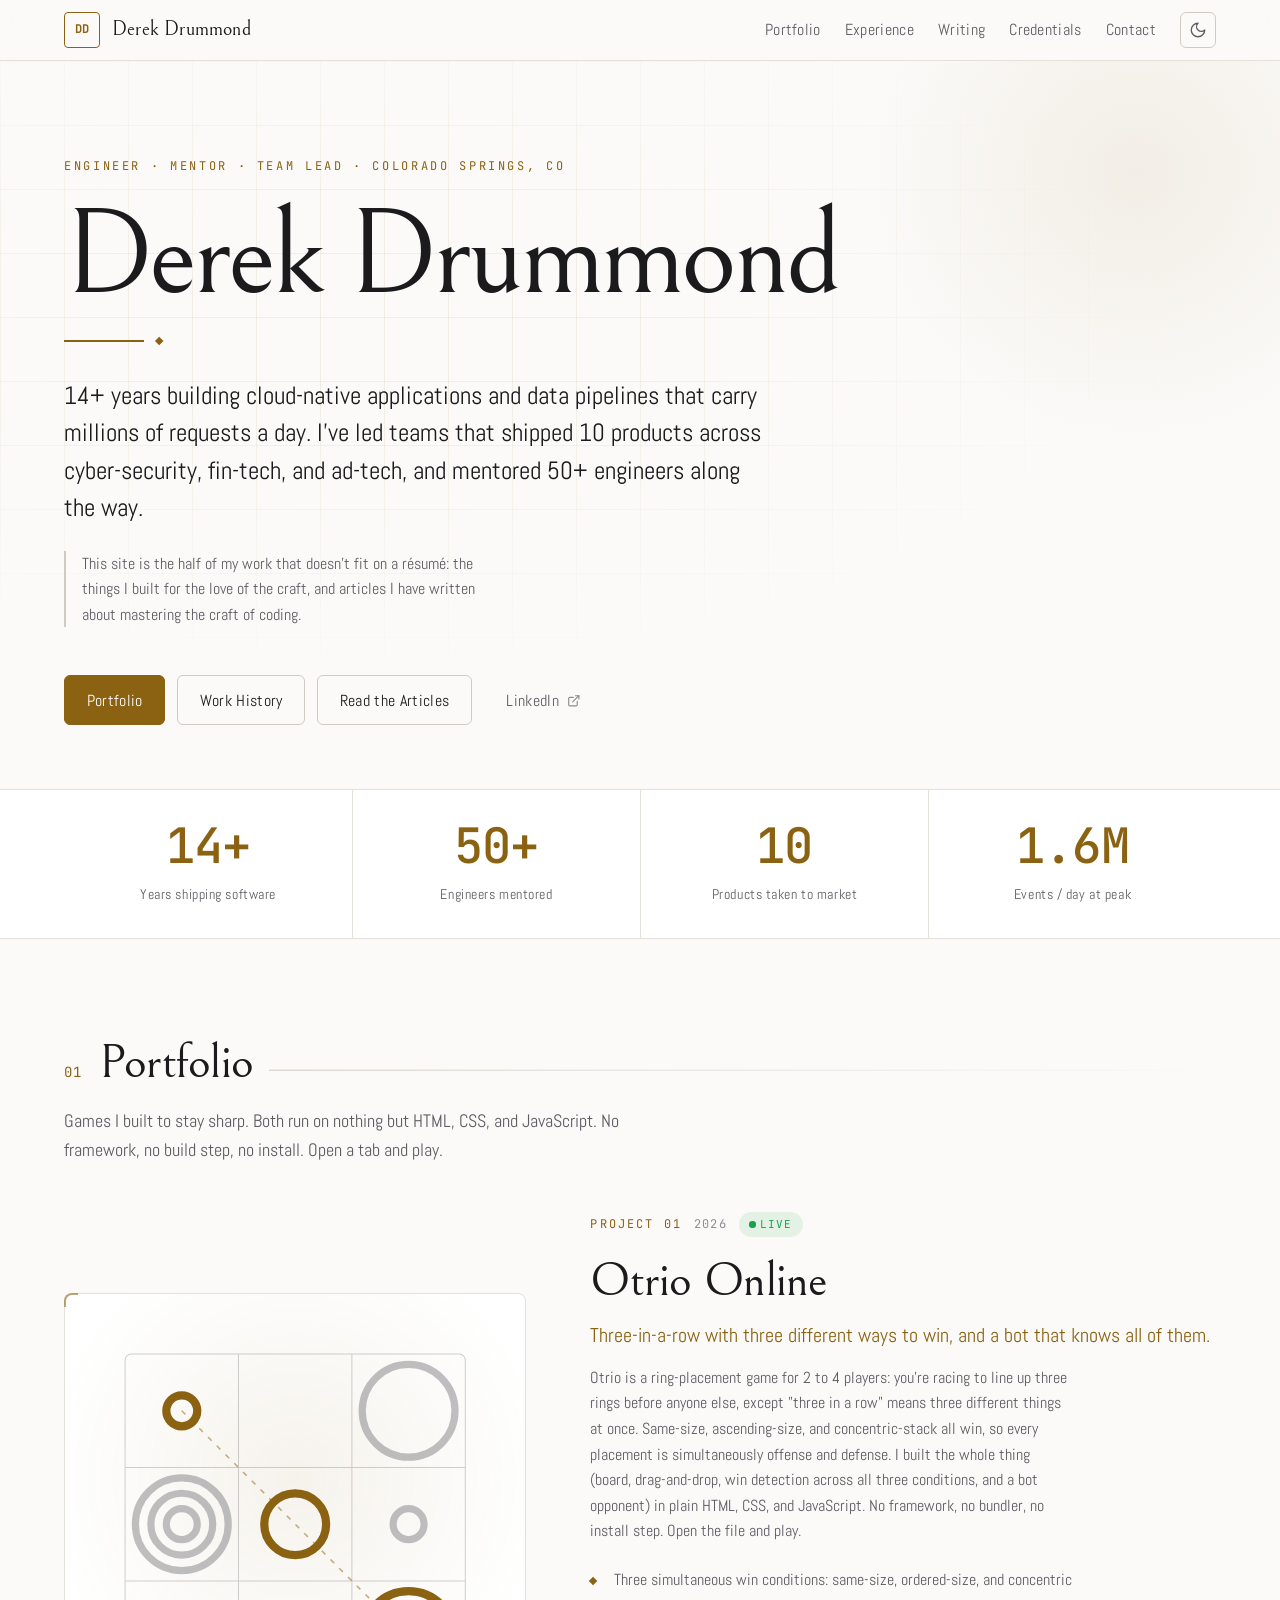
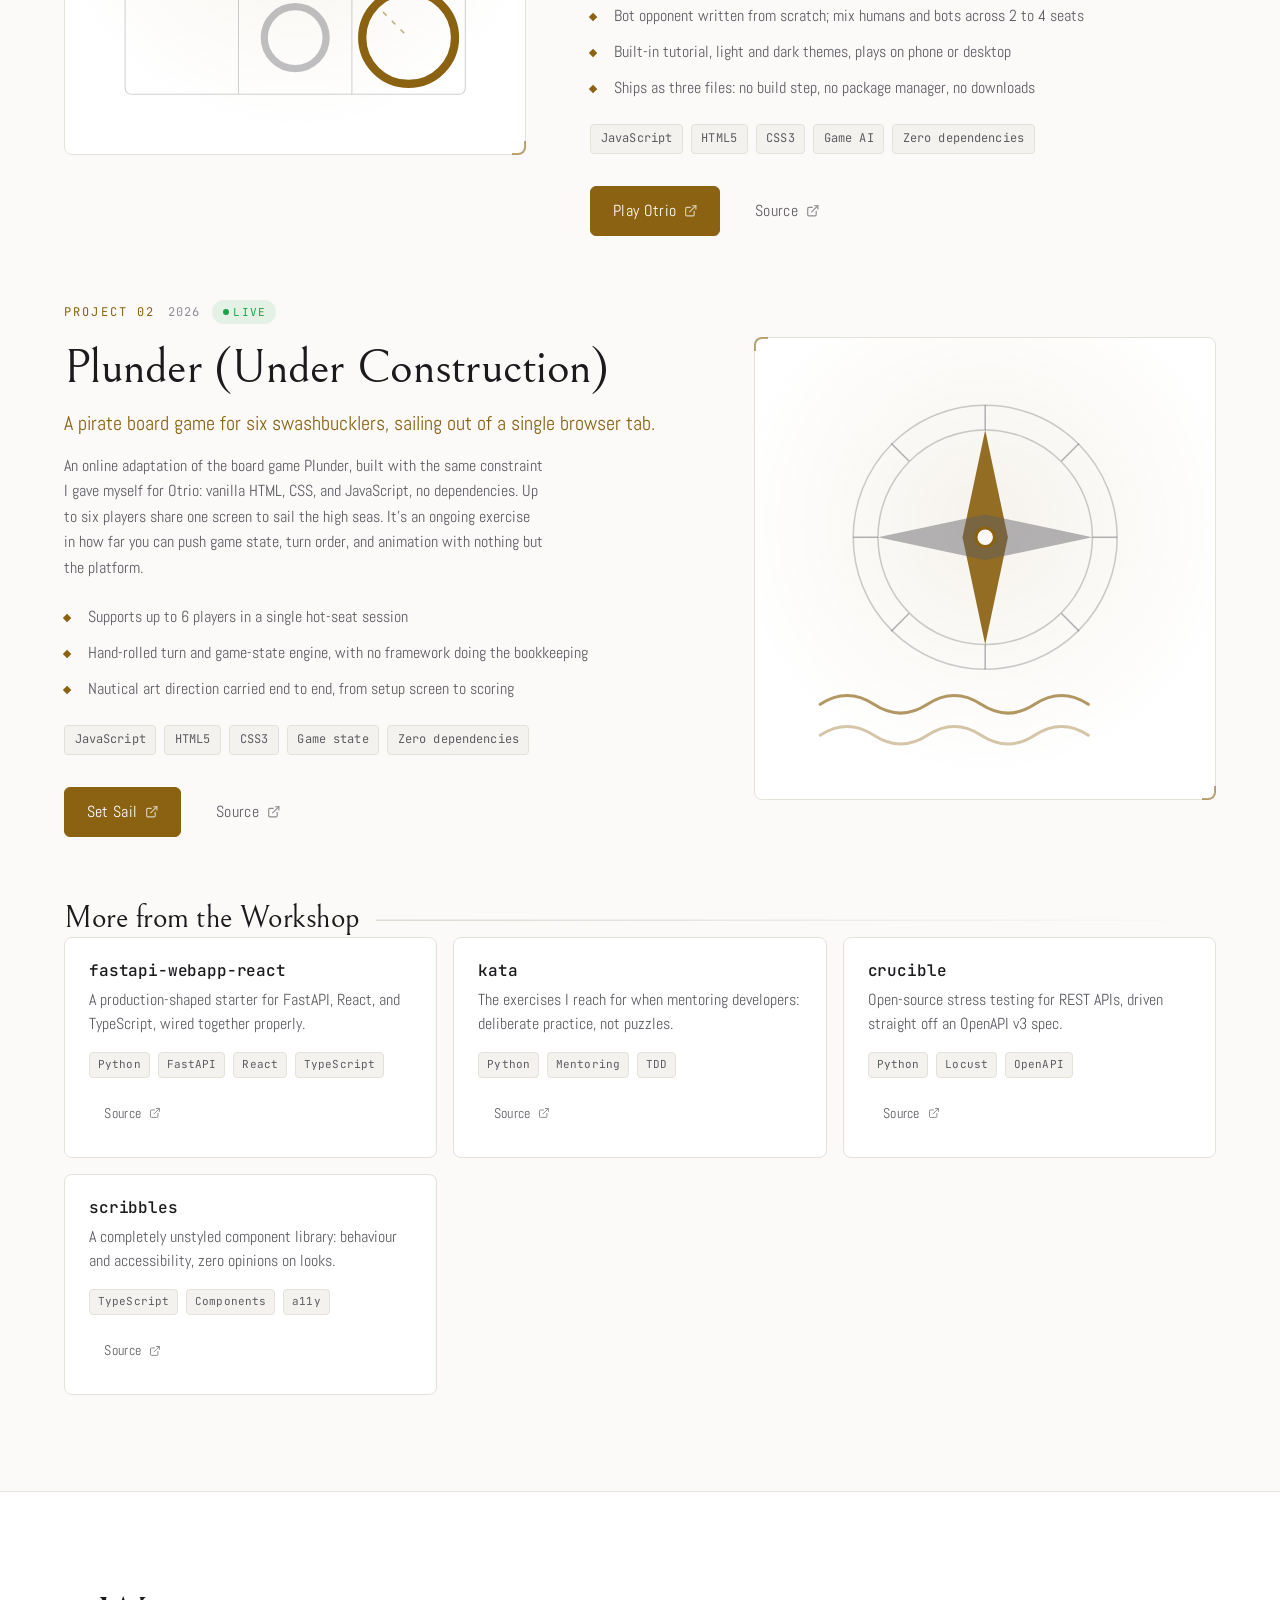
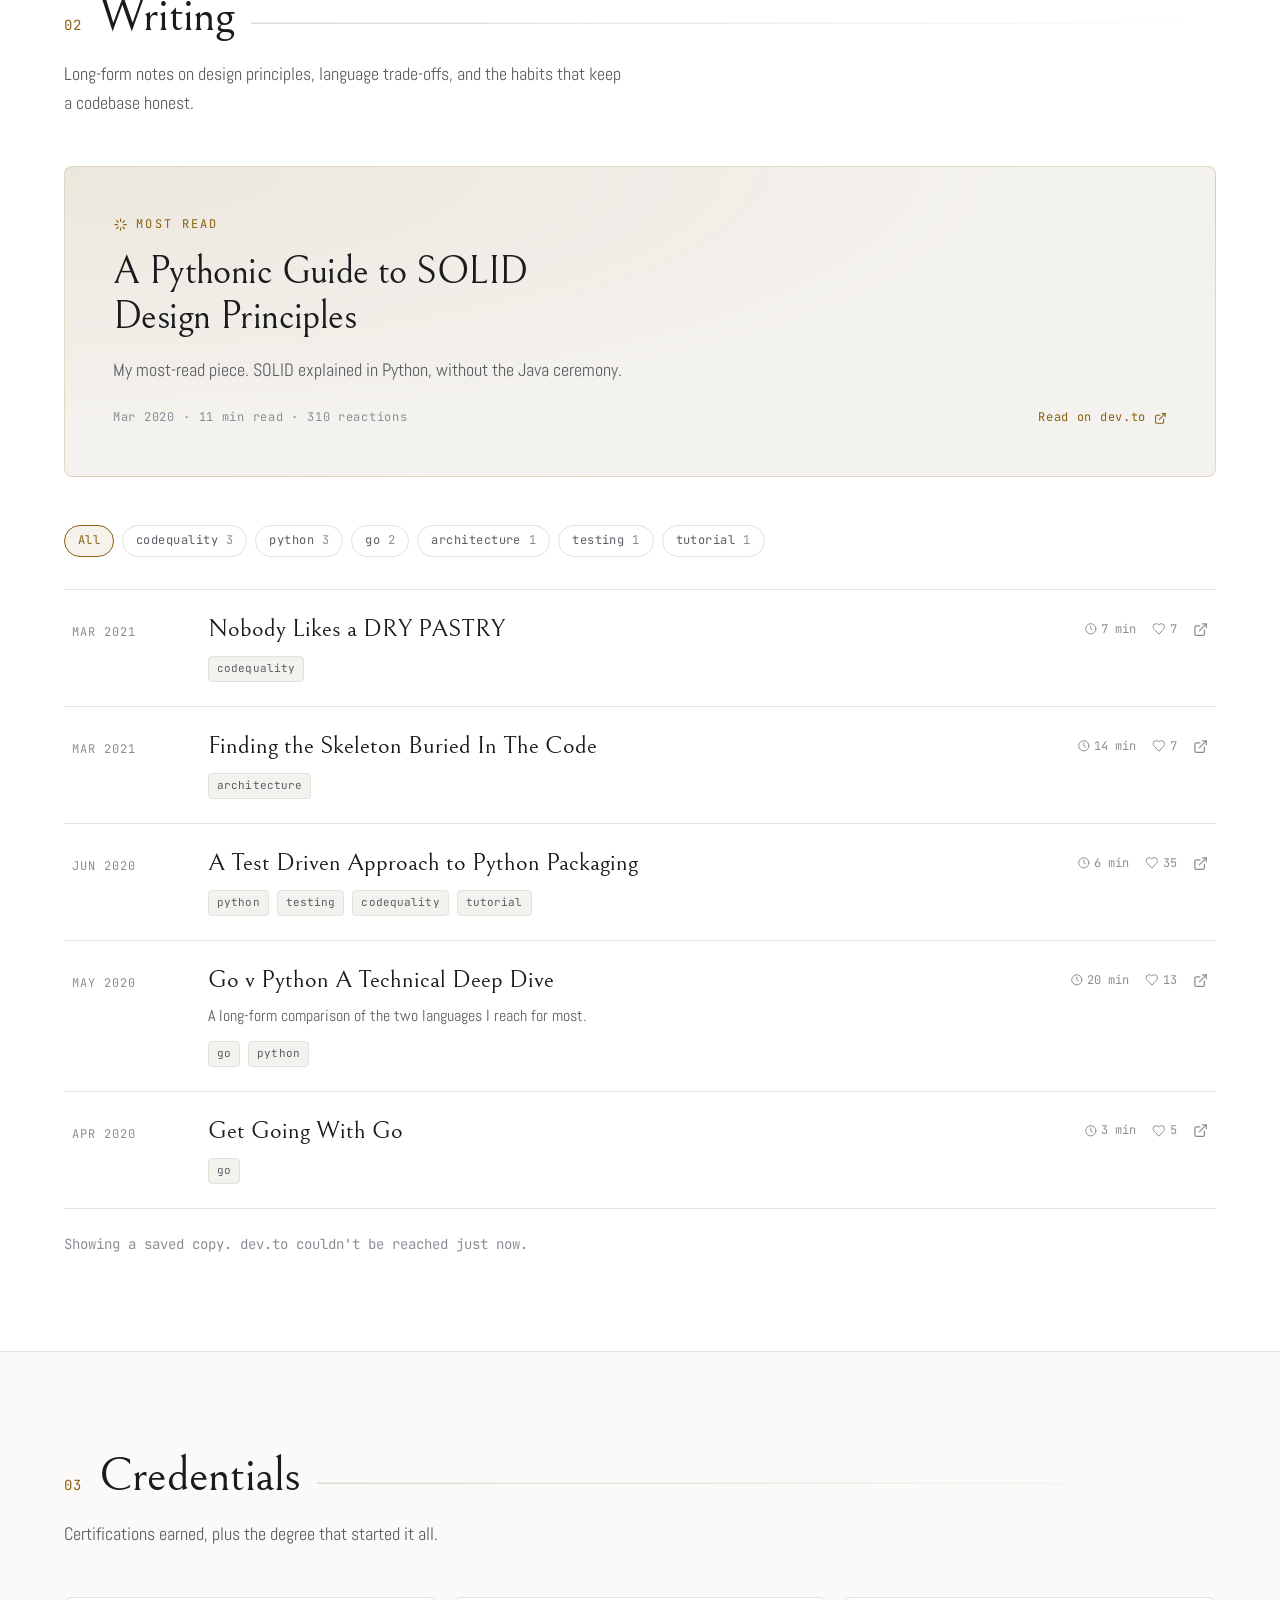
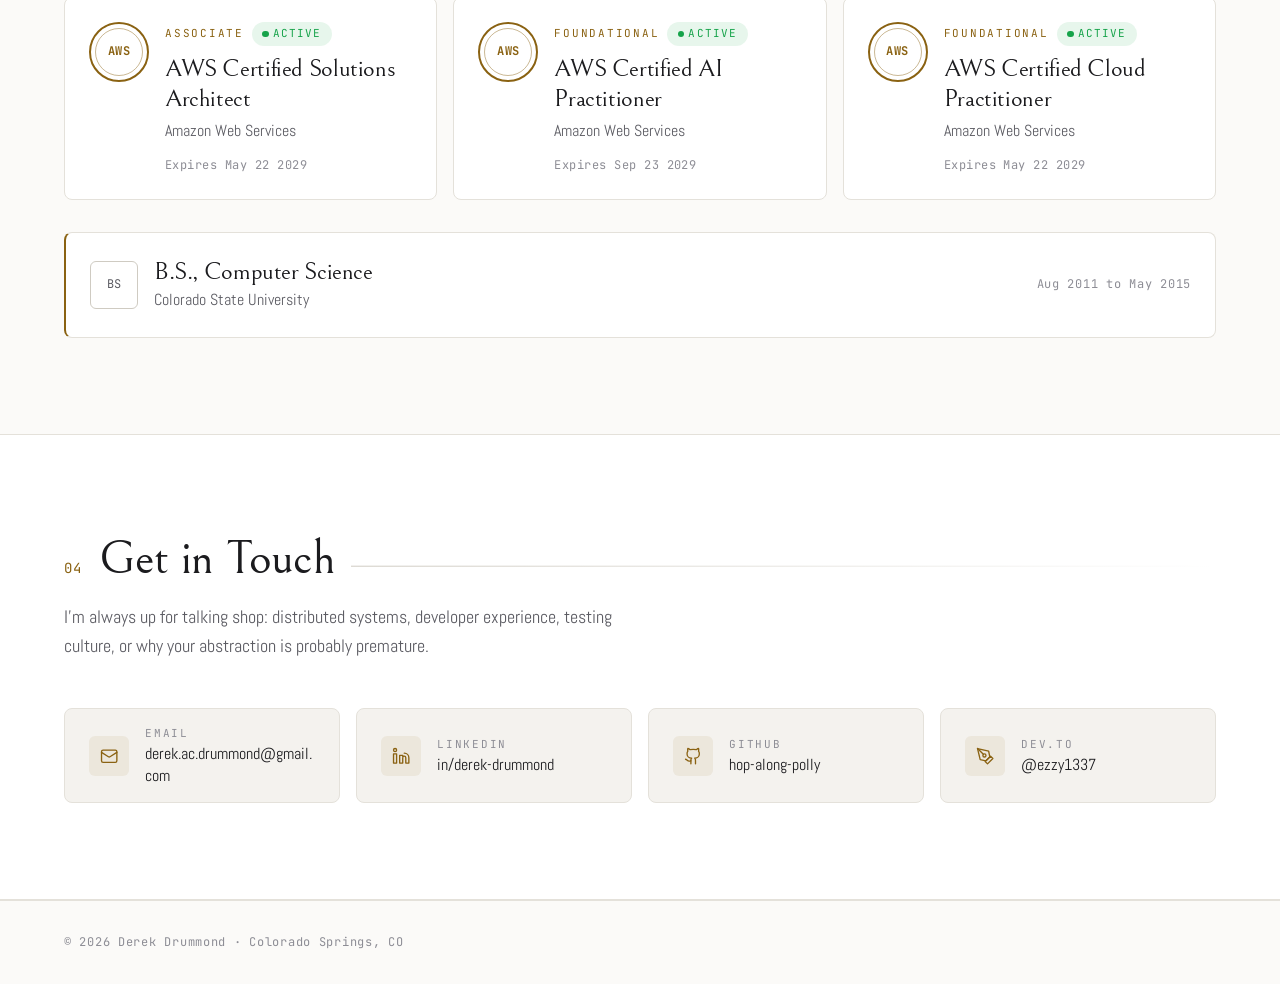
==== commit cab08793: "Add experience page with narrative work history" ====
--- a/index.html
+++ b/index.html
@@ -53,6 +53,7 @@
 
     <nav class="site-nav" aria-label="Sections">
       <a href="#work">Portfolio</a>
+      <a href="experience/">Experience</a>
       <a href="#writing">Writing</a>
       <a href="#credentials">Credentials</a>
       <a href="#contact">Contact</a>
@@ -84,6 +85,7 @@
 
       <div class="hero__actions">
         <a class="btn btn--primary" href="#work">Portfolio</a>
+        <a class="btn" href="experience/">Work History</a>
         <a class="btn" href="#writing">Read the Articles</a>
         <a class="btn btn--ghost" href="https://www.linkedin.com/in/derek-drummond/"
            target="_blank" rel="noopener noreferrer">
--- a/css/style.css
+++ b/css/style.css
@@ -1089,3 +1089,180 @@
   letter-spacing: 0.06em;
   color: var(--fg-faint);
 }
+
+/* ==========================================================================
+   14. Experience page (/experience/)
+   --------------------------------------------------------------------------
+   A ledger of roles: dates and tenure in a mono margin column, the narrative
+   beside it, hung from a brass hairline with a diamond at each entry.
+   ========================================================================== */
+
+.hero--page { padding-block: clamp(var(--space-12), 9vw, var(--space-16)) var(--space-12); }
+.hero__name--page { font-size: clamp(var(--text-5xl), 8vw, var(--text-6xl)); }
+
+/* Jump list under the page header. */
+.role-index {
+  display: grid;
+  grid-template-columns: repeat(auto-fill, minmax(16rem, 1fr));
+  gap: var(--space-2) var(--space-6);
+  margin-top: var(--space-12);
+  padding-top: var(--space-6);
+  border-top: var(--hairline) solid var(--border);
+}
+
+.role-index__link {
+  display: grid;
+  grid-template-columns: 1fr auto;
+  column-gap: var(--space-3);
+  padding-block: var(--space-2);
+  text-decoration: none;
+  color: inherit;
+}
+.role-index__company { font-size: var(--text-base); color: var(--fg); }
+.role-index__title { grid-row: 2; font-size: var(--text-sm); color: var(--fg-muted); }
+.role-index__years {
+  grid-row: 1 / span 2;
+  align-self: center;
+  font-family: var(--font-mono);
+  font-size: var(--text-xs);
+  letter-spacing: 0.06em;
+  color: var(--fg-faint);
+}
+.role-index__link:hover .role-index__company,
+.role-index__link:hover .role-index__years { color: var(--accent); }
+
+.section--tight { padding-top: var(--space-8); }
+
+.timeline {
+  position: relative;
+  display: grid;
+  gap: var(--space-16);
+}
+
+/* The brass spine, offset to sit between the margin column and the body. */
+.timeline::before {
+  content: "";
+  position: absolute;
+  top: var(--space-2);
+  bottom: 0;
+  left: 12rem;
+  width: var(--hairline);
+  background: linear-gradient(to bottom, var(--accent-tint-strong), var(--border) 85%, transparent);
+}
+
+.role {
+  display: grid;
+  grid-template-columns: 12rem minmax(0, 1fr);
+  scroll-margin-top: var(--space-24);
+}
+
+.role__meta {
+  padding-right: var(--space-8);
+  text-align: right;
+}
+
+.role__dates {
+  font-family: var(--font-mono);
+  font-size: var(--text-xs);
+  letter-spacing: 0.06em;
+  color: var(--accent);
+  white-space: nowrap;
+}
+
+.role__tenure,
+.role__facts {
+  margin-top: var(--space-1);
+  font-family: var(--font-mono);
+  font-size: 0.6875rem;
+  letter-spacing: 0.04em;
+  color: var(--fg-faint);
+}
+
+.role__body {
+  position: relative;
+  padding-left: var(--space-8);
+  max-width: 72ch;
+}
+
+/* Diamond marker on the spine, level with the company name. */
+.role__body::before {
+  content: "";
+  position: absolute;
+  left: calc(-0.3rem + var(--hairline) / 2);
+  top: 0.35em;
+  width: 0.6rem;
+  height: 0.6rem;
+  background: var(--accent);
+  transform: rotate(45deg);
+  box-shadow: 0 0 0 4px var(--ground);
+}
+
+.role__company {
+  font-family: var(--font-mono);
+  font-size: var(--text-xs);
+  text-transform: uppercase;
+  letter-spacing: 0.18em;
+  color: var(--accent);
+}
+
+.role__title {
+  margin-block: var(--space-2) var(--space-6);
+  font-size: clamp(var(--text-2xl), 3.4vw, var(--text-4xl));
+  line-height: 1.15;
+}
+
+.role__summary { display: grid; gap: var(--space-4); }
+.role__summary p {
+  color: var(--fg);
+  font-size: var(--text-lg);
+  line-height: 1.6;
+}
+
+.role__note {
+  margin-top: var(--space-6);
+  padding-left: var(--space-4);
+  border-left: 2px solid var(--border-strong);
+  color: var(--fg-muted);
+  font-size: var(--text-base);
+}
+
+.role__label {
+  margin-top: var(--space-8);
+  font-family: var(--font-mono);
+  font-size: 0.6875rem;
+  font-weight: 400;
+  text-transform: uppercase;
+  letter-spacing: 0.16em;
+  color: var(--fg-faint);
+}
+
+.role__highlights { margin-block: var(--space-3) 0; }
+.role .chips { margin-top: var(--space-3); }
+
+.role__links {
+  display: flex;
+  flex-wrap: wrap;
+  gap: var(--space-3);
+  margin-top: var(--space-6);
+}
+
+.experience-cta {
+  margin-top: var(--space-24);
+  padding-top: var(--space-12);
+  border-top: var(--hairline) solid var(--border);
+  text-align: center;
+}
+.experience-cta p { color: var(--fg-muted); font-size: var(--text-lg); }
+.experience-cta .hero__actions { justify-content: center; margin-top: var(--space-6); }
+
+@media (max-width: 48rem) {
+  .timeline::before { left: 0; }
+  .role { grid-template-columns: 1fr; }
+  .role__meta {
+    padding: 0 0 var(--space-3) var(--space-8);
+    text-align: left;
+  }
+  .role__meta p { display: inline; }
+  .role__meta p + p::before { content: " · "; color: var(--fg-faint); }
+  .role__body::before { top: calc(-1 * var(--space-6)); }
+}
